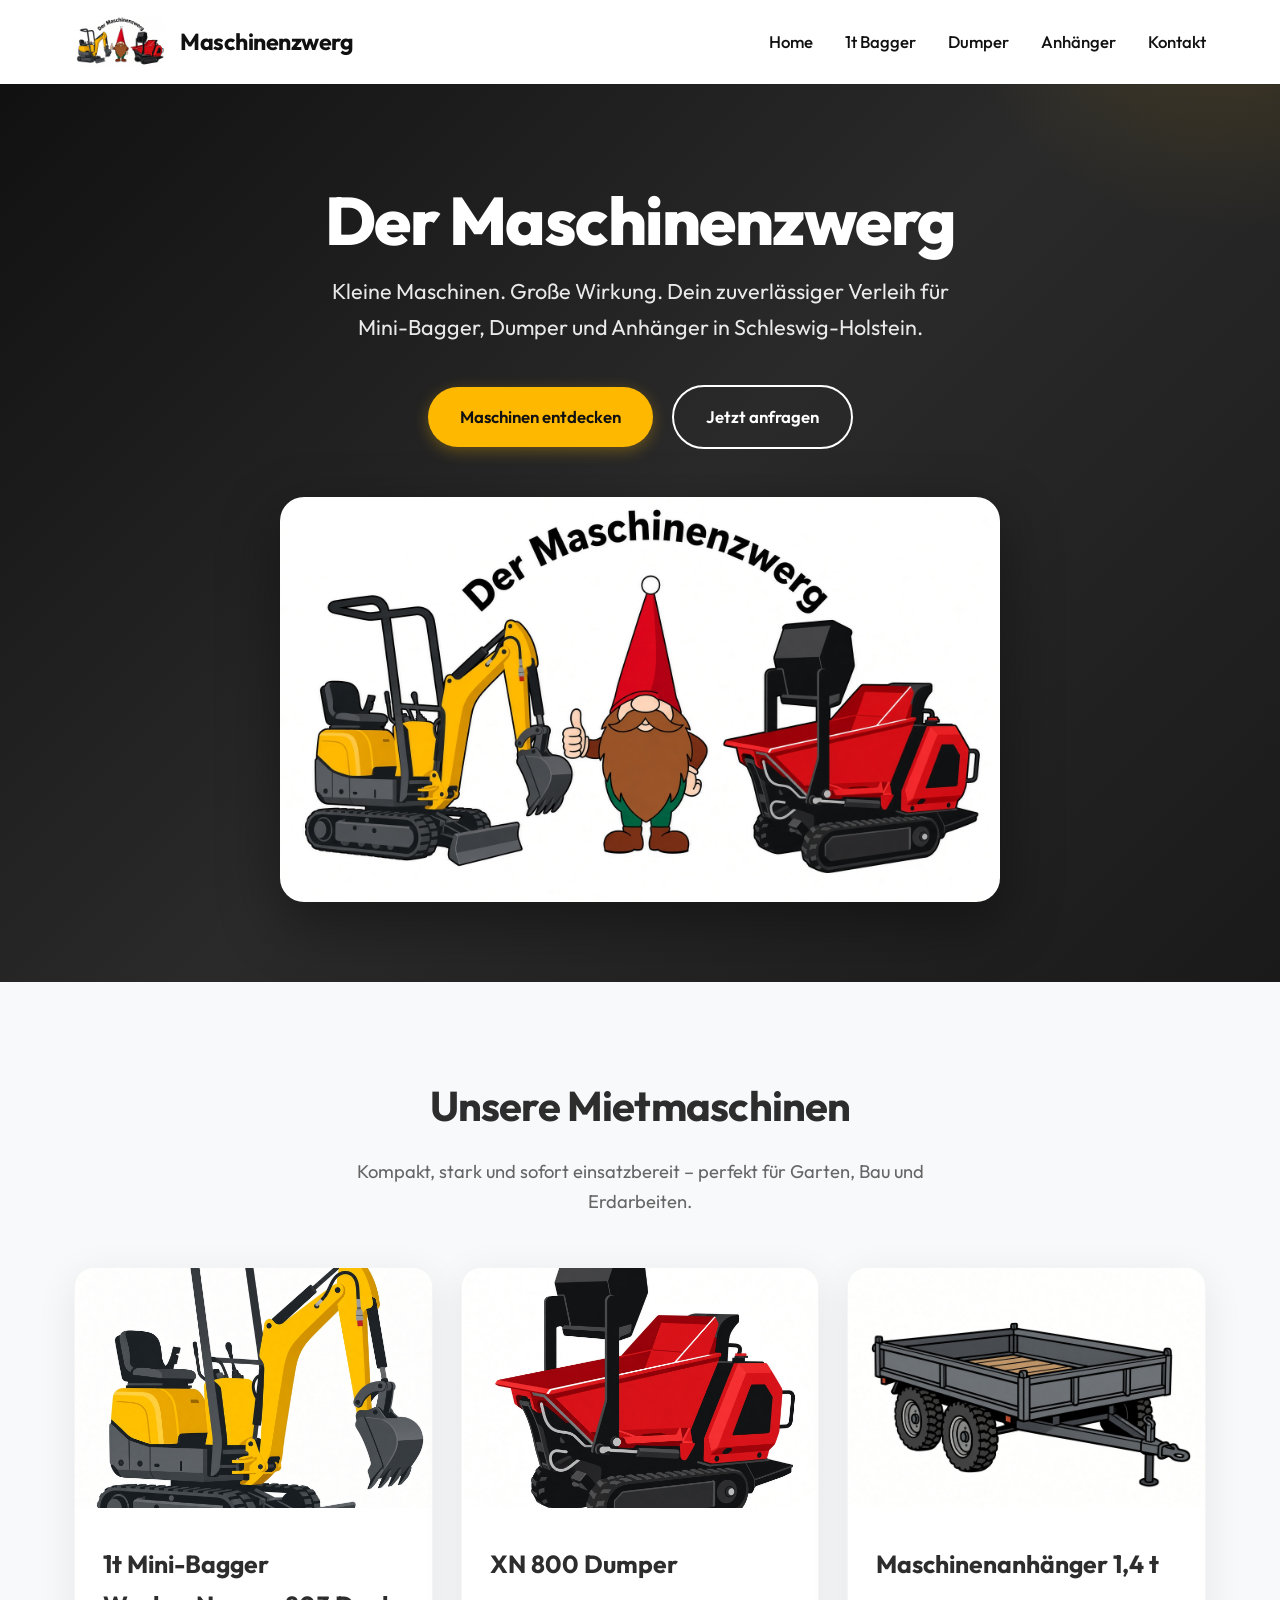
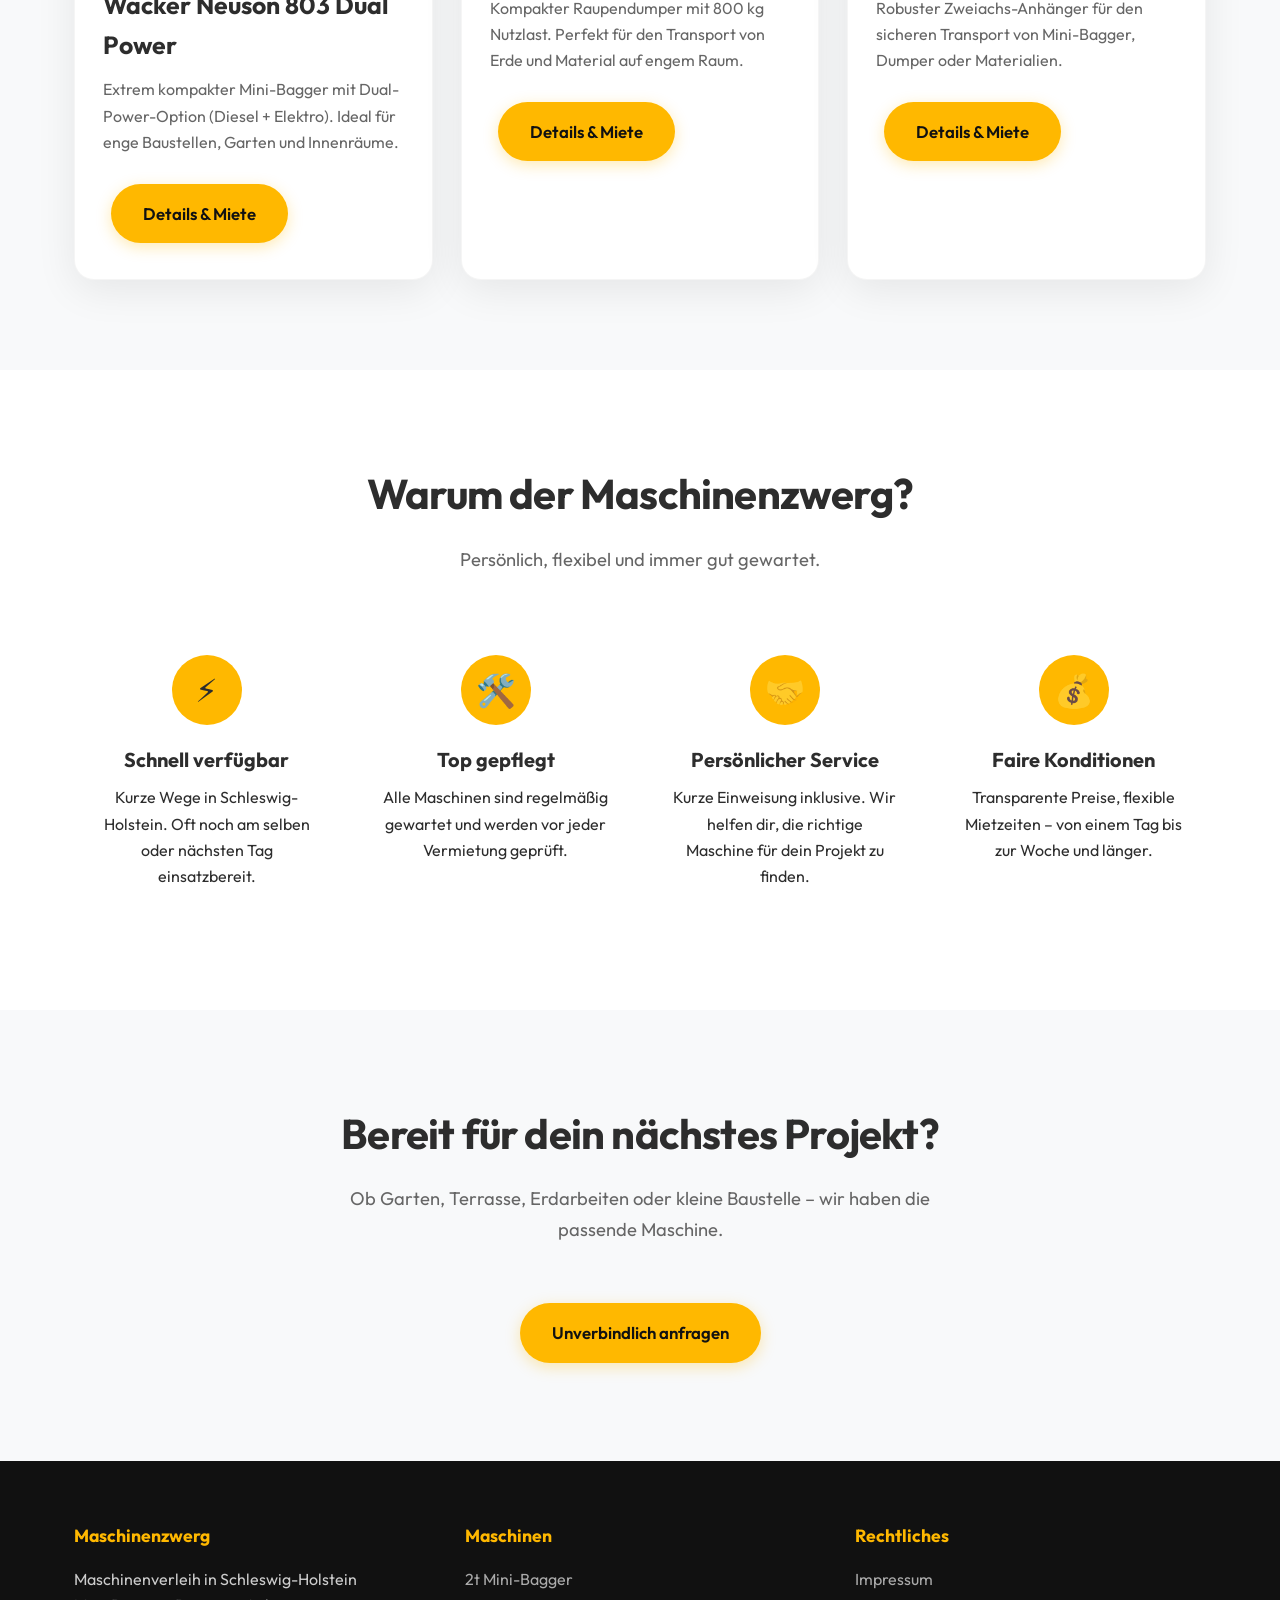
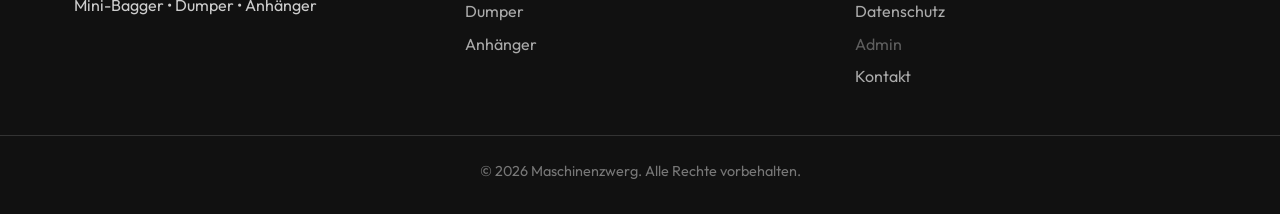
==== index.html @ 91280cce "Maschinenzwerg Website" ====
<!DOCTYPE html>
<html lang="de">
<head>
  <meta charset="UTF-8">
  <meta name="viewport" content="width=device-width, initial-scale=1.0">
  <title>Maschinenzwerg – Maschinenverleih in Schleswig-Holstein</title>
  <link rel="stylesheet" href="style.css">
</head>
<body>
  <header>
    <div class="container">
      <nav>
        <a href="index.html" class="logo">
          <img src="images/logo-full.jpg" alt="Der Maschinenzwerg">
          <span>Maschinenzwerg</span>
        </a>
        <ul id="nav-menu">
          <li><a href="index.html">Home</a></li>
          <li><a href="bagger.html">1t Bagger</a></li>
          <li><a href="dumper.html">Dumper</a></li>
          <li><a href="anhaenger.html">Anhänger</a></li>
          <li><a href="kontakt.html">Kontakt</a></li>
        </ul>
        <button class="mobile-menu" onclick="toggleMenu()">☰</button>
      </nav>
    </div>
  </header>

  <section class="hero">
    <div class="container">
      <h1>Der Maschinenzwerg</h1>
      <p class="subtitle">Kleine Maschinen. Große Wirkung. Dein zuverlässiger Verleih für Mini-Bagger, Dumper und Anhänger in Schleswig-Holstein.</p>
      <div>
        <a href="#maschinen" class="btn">Maschinen entdecken</a>
        <a href="kontakt.html" class="btn btn-outline">Jetzt anfragen</a>
      </div>
      <div class="hero-image">
        <img src="images/logo-full.jpg" alt="Der Maschinenzwerg – Bagger, Zwerg und Dumper">
      </div>
    </div>
  </section>

  <section class="machines" id="maschinen">
    <div class="container">
      <h2 class="section-title">Unsere Mietmaschinen</h2>
      <p class="section-subtitle">Kompakt, stark und sofort einsatzbereit – perfekt für Garten, Bau und Erdarbeiten.</p>
      <div class="grid">
        <div class="card">
          <img src="images/bagger.jpg" alt="Wacker Neuson 803 Dual Power">
          <div class="card-content">
            <h3>1t Mini-Bagger<br>Wacker Neuson 803 Dual Power</h3>
            <p>Extrem kompakter Mini-Bagger mit Dual-Power-Option (Diesel + Elektro). Ideal für enge Baustellen, Garten und Innenräume.</p>
            <a href="bagger.html" class="btn">Details & Miete</a>
          </div>
        </div>
        <div class="card">
          <img src="images/dumper.jpg" alt="XN 800 Raupendumper">
          <div class="card-content">
            <h3>XN 800 Dumper</h3>
            <p>Kompakter Raupendumper mit 800 kg Nutzlast. Perfekt für den Transport von Erde und Material auf engem Raum.</p>
            <a href="dumper.html" class="btn">Details & Miete</a>
          </div>
        </div>
        <div class="card">
          <img src="images/anhaenger.jpg" alt="Maschinenanhänger 1,4t">
          <div class="card-content">
            <h3>Maschinenanhänger 1,4 t</h3>
            <p>Robuster Zweiachs-Anhänger für den sicheren Transport von Mini-Bagger, Dumper oder Materialien.</p>
            <a href="anhaenger.html" class="btn">Details & Miete</a>
          </div>
        </div>
      </div>
    </div>
  </section>

  <section>
    <div class="container">
      <h2 class="section-title">Warum der Maschinenzwerg?</h2>
      <p class="section-subtitle">Persönlich, flexibel und immer gut gewartet.</p>
      <div class="features">
        <div class="feature">
          <div class="feature-icon">⚡</div>
          <h3>Schnell verfügbar</h3>
          <p>Kurze Wege in Schleswig-Holstein. Oft noch am selben oder nächsten Tag einsatzbereit.</p>
        </div>
        <div class="feature">
          <div class="feature-icon">🛠️</div>
          <h3>Top gepflegt</h3>
          <p>Alle Maschinen sind regelmäßig gewartet und werden vor jeder Vermietung geprüft.</p>
        </div>
        <div class="feature">
          <div class="feature-icon">🤝</div>
          <h3>Persönlicher Service</h3>
          <p>Kurze Einweisung inklusive. Wir helfen dir, die richtige Maschine für dein Projekt zu finden.</p>
        </div>
        <div class="feature">
          <div class="feature-icon">💰</div>
          <h3>Faire Konditionen</h3>
          <p>Transparente Preise, flexible Mietzeiten – von einem Tag bis zur Woche und länger.</p>
        </div>
      </div>
    </div>
  </section>

  <section class="machines">
    <div class="container" style="text-align: center;">
      <h2 class="section-title">Bereit für dein nächstes Projekt?</h2>
      <p class="section-subtitle">Ob Garten, Terrasse, Erdarbeiten oder kleine Baustelle – wir haben die passende Maschine.</p>
      <a href="kontakt.html" class="btn">Unverbindlich anfragen</a>
    </div>
  </section>

  <footer>
    <div class="container">
      <div>
        <h4>Maschinenzwerg</h4>
        <p>Maschinenverleih in Schleswig-Holstein<br>Mini-Bagger • Dumper • Anhänger</p>
      </div>
      <div>
        <h4>Maschinen</h4>
        <a href="bagger.html">2t Mini-Bagger</a>
        <a href="dumper.html">Dumper</a>
        <a href="anhaenger.html">Anhänger</a>
      </div>
      <div>
        <h4>Rechtliches</h4>
        <a href="impressum.html">Impressum</a>
        <a href="datenschutz.html">Datenschutz</a>
        <a href="admin.html" style="opacity:0.5;">Admin</a>
        <a href="kontakt.html">Kontakt</a>
      </div>
    </div>
    <div class="copyright">
      <p>&copy; 2026 Maschinenzwerg. Alle Rechte vorbehalten.</p>
    </div>
  </footer>

  <script>
    function toggleMenu() {
      document.getElementById('nav-menu').classList.toggle('active');
    }
  </script>
</body>
</html>
---- style.css ----
/* Maschinenzwerg – Modern & Friendly Design */
@import url('https://fonts.googleapis.com/css2?family=Outfit:wght@300;400;500;600;700;800&display=swap');

:root {
  --yellow: #FFB800;
  --yellow-dark: #E6A500;
  --red: #E53935;
  --black: #111111;
  --dark: #1E1E1E;
  --gray: #F8F9FA;
  --text: #2D2D2D;
  --muted: #666;
  --white: #FFFFFF;
  --shadow: 0 10px 40px rgba(0,0,0,0.08);
  --radius: 20px;
}

* {
  margin: 0;
  padding: 0;
  box-sizing: border-box;
}

html {
  scroll-behavior: smooth;
}

body {
  font-family: 'Outfit', system-ui, -apple-system, sans-serif;
  line-height: 1.65;
  color: var(--text);
  background: var(--white);
}

.container {
  max-width: 1180px;
  margin: 0 auto;
  padding: 0 24px;
}

/* Header */
header {
  background: rgba(255,255,255,0.95);
  backdrop-filter: blur(12px);
  box-shadow: 0 1px 0 rgba(0,0,0,0.06);
  position: sticky;
  top: 0;
  z-index: 1000;
}

nav {
  display: flex;
  justify-content: space-between;
  align-items: center;
  padding: 16px 0;
}

.logo {
  display: flex;
  align-items: center;
  gap: 14px;
  text-decoration: none;
  color: var(--black);
  font-weight: 700;
  font-size: 1.45rem;
  letter-spacing: -0.5px;
}

.logo img {
  height: 52px;
  width: auto;
  border-radius: 12px;
}

nav ul {
  display: flex;
  list-style: none;
  gap: 32px;
  align-items: center;
}

nav a {
  text-decoration: none;
  color: var(--black);
  font-weight: 500;
  font-size: 1.05rem;
  transition: color 0.2s;
  position: relative;
}

nav a:hover {
  color: var(--yellow-dark);
}

nav a::after {
  content: '';
  position: absolute;
  bottom: -6px;
  left: 0;
  width: 0;
  height: 2px;
  background: var(--yellow);
  transition: width 0.3s;
}

nav a:hover::after {
  width: 100%;
}

.mobile-menu {
  display: none;
  font-size: 1.8rem;
  cursor: pointer;
  background: none;
  border: none;
}

/* Hero */
.hero {
  background: linear-gradient(135deg, #111 0%, #2a2a2a 50%, #1a1a1a 100%);
  color: white;
  padding: 100px 0 80px;
  text-align: center;
  position: relative;
  overflow: hidden;
}

.hero::before {
  content: '';
  position: absolute;
  top: -50%;
  right: -20%;
  width: 600px;
  height: 600px;
  background: radial-gradient(circle, rgba(255,184,0,0.15) 0%, transparent 70%);
  border-radius: 50%;
}

.hero h1 {
  font-size: 4.2rem;
  font-weight: 800;
  letter-spacing: -1.5px;
  margin-bottom: 16px;
  line-height: 1.1;
}

.hero .subtitle {
  font-size: 1.35rem;
  font-weight: 400;
  opacity: 0.9;
  max-width: 640px;
  margin: 0 auto 32px;
}

.hero-image {
  max-width: 720px;
  margin: 40px auto 0;
  border-radius: 24px;
  box-shadow: 0 20px 60px rgba(0,0,0,0.4);
  overflow: hidden;
}

.hero-image img {
  width: 100%;
  display: block;
}

.btn {
  display: inline-block;
  background: var(--yellow);
  color: var(--black);
  padding: 16px 32px;
  border-radius: 50px;
  text-decoration: none;
  font-weight: 600;
  font-size: 1.05rem;
  transition: all 0.25s ease;
  margin: 8px;
  box-shadow: 0 4px 15px rgba(255,184,0,0.3);
}

.btn:hover {
  transform: translateY(-3px);
  box-shadow: 0 8px 25px rgba(255,184,0,0.45);
  background: #ffc21a;
}

.btn-outline {
  background: transparent;
  color: white;
  border: 2px solid white;
  box-shadow: none;
}

.btn-outline:hover {
  background: white;
  color: var(--black);
}

/* Sections */
section {
  padding: 90px 0;
}

.section-title {
  text-align: center;
  font-size: 2.6rem;
  font-weight: 700;
  margin-bottom: 16px;
  letter-spacing: -0.8px;
}

.section-subtitle {
  text-align: center;
  color: var(--muted);
  font-size: 1.15rem;
  max-width: 600px;
  margin: 0 auto 50px;
}

/* Machine Cards */
.machines {
  background: var(--gray);
}

.grid {
  display: grid;
  grid-template-columns: repeat(auto-fit, minmax(340px, 1fr));
  gap: 28px;
}

.card {
  background: white;
  border-radius: var(--radius);
  overflow: hidden;
  box-shadow: var(--shadow);
  transition: all 0.35s ease;
  border: 1px solid rgba(0,0,0,0.04);
}

.card:hover {
  transform: translateY(-12px);
  box-shadow: 0 20px 50px rgba(0,0,0,0.12);
}

.card img {
  width: 100%;
  height: 240px;
  object-fit: cover;
  background: #f0f0f0;
  transition: transform 0.4s;
}

.card:hover img {
  transform: scale(1.05);
}

.card-content {
  padding: 28px;
}

.card h3 {
  font-size: 1.55rem;
  font-weight: 700;
  margin-bottom: 10px;
}

.card p {
  color: var(--muted);
  margin-bottom: 20px;
}

/* Features */
.features {
  display: grid;
  grid-template-columns: repeat(auto-fit, minmax(260px, 1fr));
  gap: 24px;
  margin-top: 20px;
}

.feature {
  text-align: center;
  padding: 30px 20px;
}

.feature-icon {
  width: 70px;
  height: 70px;
  background: var(--yellow);
  border-radius: 50%;
  display: flex;
  align-items: center;
  justify-content: center;
  margin: 0 auto 18px;
  font-size: 2rem;
}

.feature h3 {
  font-size: 1.25rem;
  margin-bottom: 8px;
}

/* Page styles */
.page-hero {
  background: linear-gradient(135deg, var(--dark), #333);
  color: white;
  padding: 70px 0;
  text-align: center;
}

.page-hero h1 {
  font-size: 3.2rem;
  font-weight: 800;
  letter-spacing: -1px;
}

.page-content {
  padding: 70px 0;
}

.specs {
  background: var(--gray);
  padding: 32px;
  border-radius: var(--radius);
  margin: 32px 0;
}

.specs h3 {
  margin-bottom: 16px;
  font-size: 1.4rem;
}

.specs ul {
  list-style: none;
}

.specs li {
  padding: 10px 0;
  border-bottom: 1px solid #e5e5e5;
  display: flex;
  justify-content: space-between;
}

.specs li:last-child {
  border-bottom: none;
}

.specs strong {
  color: var(--black);
}

/* Footer */
footer {
  background: var(--black);
  color: #ccc;
  padding: 60px 0 30px;
}

footer .container {
  display: grid;
  grid-template-columns: repeat(auto-fit, minmax(220px, 1fr));
  gap: 40px;
}

footer h4 {
  color: var(--yellow);
  margin-bottom: 16px;
  font-size: 1.1rem;
}

footer a {
  color: #aaa;
  text-decoration: none;
  display: block;
  margin: 6px 0;
  transition: color 0.2s;
}

footer a:hover {
  color: var(--yellow);
}

.copyright {
  text-align: center;
  margin-top: 40px;
  padding-top: 24px;
  border-top: 1px solid #333;
  font-size: 0.9rem;
  color: #777;
}

/* Form */
.form-group {
  margin-bottom: 22px;
}

label {
  display: block;
  margin-bottom: 6px;
  font-weight: 500;
}

input, textarea, select {
  width: 100%;
  padding: 14px 16px;
  border: 1.5px solid #e0e0e0;
  border-radius: 12px;
  font-size: 1rem;
  font-family: inherit;
  transition: border 0.2s;
}

input:focus, textarea:focus, select:focus {
  outline: none;
  border-color: var(--yellow);
}

textarea {
  height: 130px;
  resize: vertical;
}

button[type="submit"] {
  background: var(--yellow);
  color: var(--black);
  border: none;
  padding: 16px 36px;
  border-radius: 50px;
  font-weight: 600;
  font-size: 1.05rem;
  cursor: pointer;
  transition: all 0.2s;
}

button[type="submit"]:hover {
  background: var(--yellow-dark);
  transform: translateY(-2px);
}

/* Responsive */
@media (max-width: 768px) {
  nav ul {
    display: none;
    flex-direction: column;
    position: absolute;
    top: 84px;
    left: 0;
    right: 0;
    background: white;
    padding: 20px;
    box-shadow: 0 10px 30px rgba(0,0,0,0.1);
    gap: 16px;
  }

  nav ul.active {
    display: flex;
  }

  .mobile-menu {
    display: block;
  }

  .hero h1 {
    font-size: 2.8rem;
  }

  .hero {
    padding: 70px 0 50px;
  }

  .logo img {
    height: 42px;
  }

  .section-title {
    font-size: 2.1rem;
  }
}

/* Calendar */
.calendar-wrap {
  background: white;
  border-radius: 20px;
  box-shadow: var(--shadow);
  padding: 24px;
  margin: 40px 0;
  max-width: 420px;
}
.cal-header {
  display: flex;
  justify-content: space-between;
  align-items: center;
  margin-bottom: 16px;
}
.cal-header button {
  background: var(--yellow);
  border: none;
  width: 36px;
  height: 36px;
  border-radius: 50%;
  font-size: 1.2rem;
  cursor: pointer;
}
.cal-grid {
  display: grid;
  grid-template-columns: repeat(7, 1fr);
  gap: 4px;
  text-align: center;
}
.cal-day-name {
  font-weight: 600;
  font-size: 0.85rem;
  color: var(--muted);
  padding: 8px 0;
}
.cal-day {
  padding: 10px 0;
  border-radius: 8px;
  cursor: pointer;
  font-size: 0.95rem;
}
.cal-day:hover:not(.occupied):not(.past) {
  background: #fff3cd;
}
.cal-day.occupied {
  background: #f8d7da;
  color: #721c24;
  cursor: not-allowed;
  text-decoration: line-through;
}
.cal-day.selected {
  background: var(--yellow);
  color: black;
  font-weight: 600;
}
.cal-day.past {
  color: #ccc;
  cursor: not-allowed;
}
.price-box {
  margin-top: 20px;
  padding: 16px;
  background: var(--gray);
  border-radius: 12px;
  font-weight: 500;
}
.coming-soon {
  background: #fff3cd;
  color: #856404;
  padding: 20px;
  border-radius: 12px;
  text-align: center;
  margin: 30px 0;
  font-weight: 600;
}
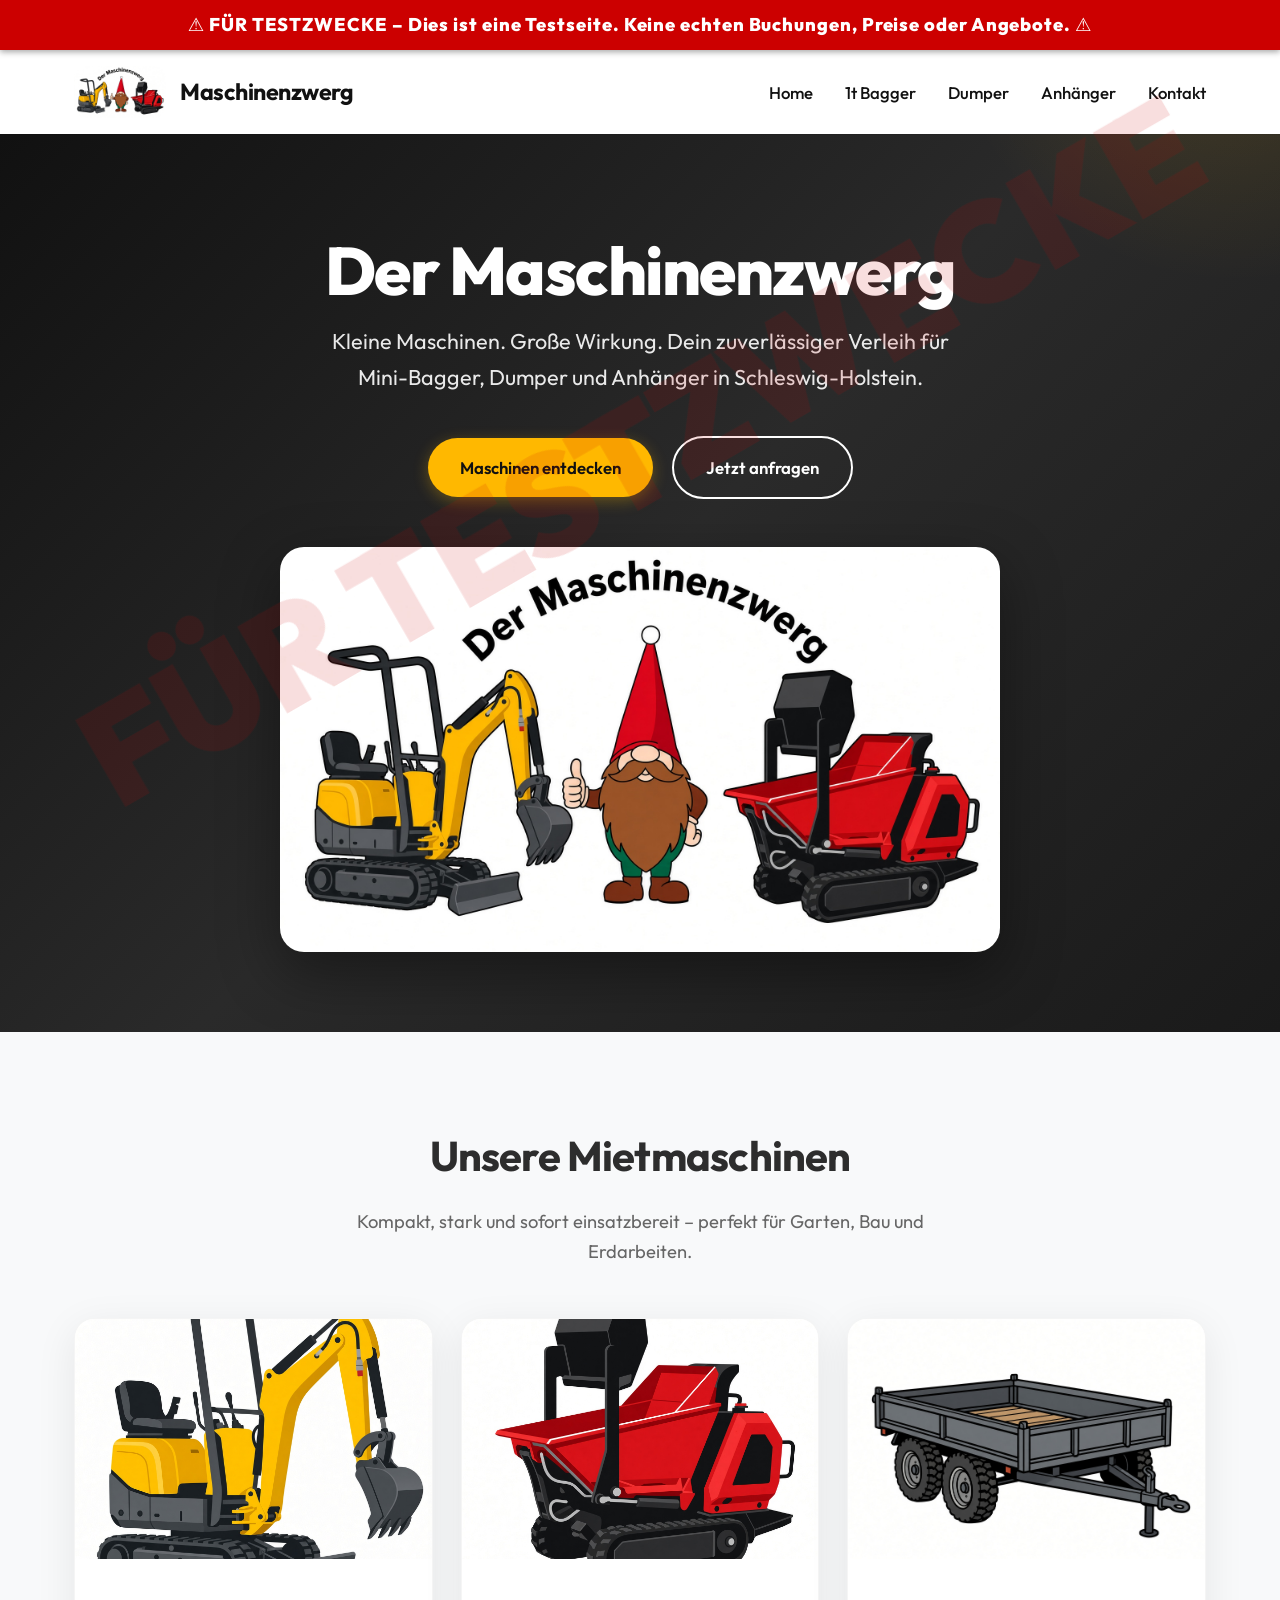
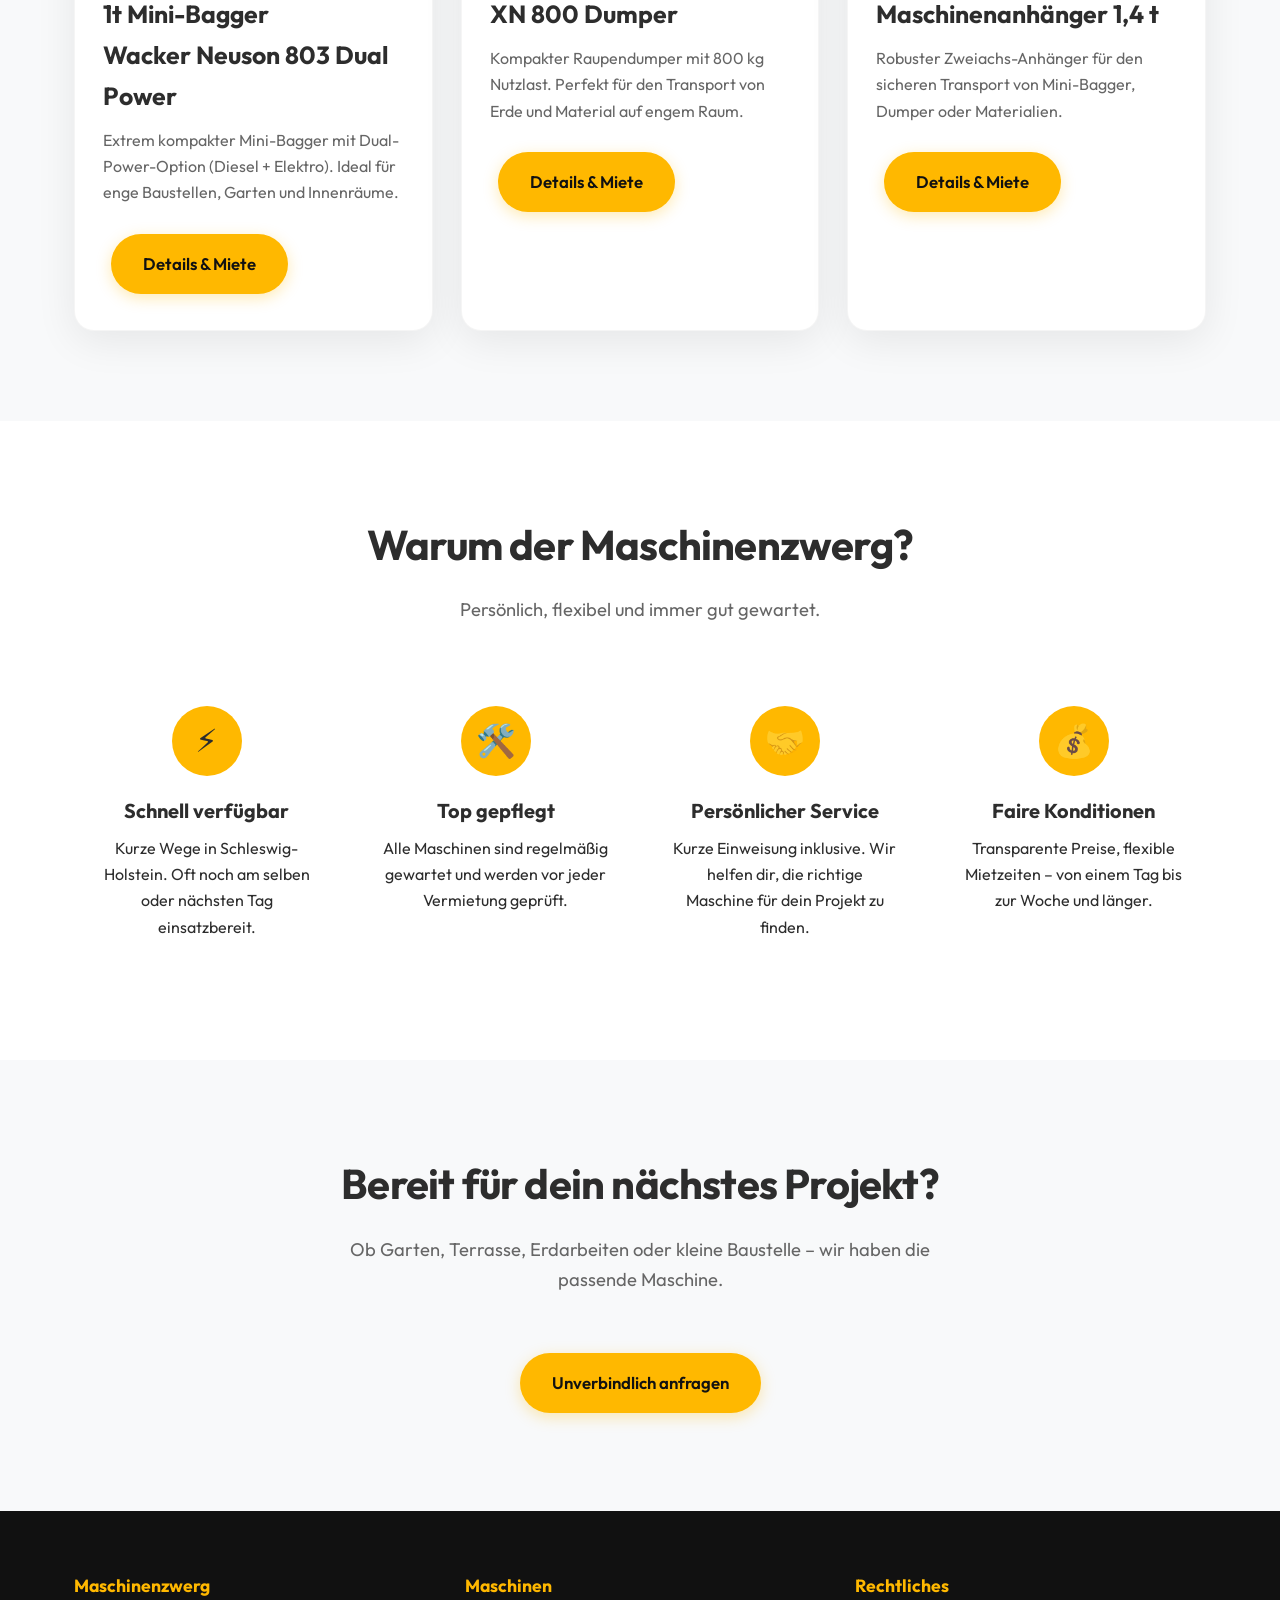
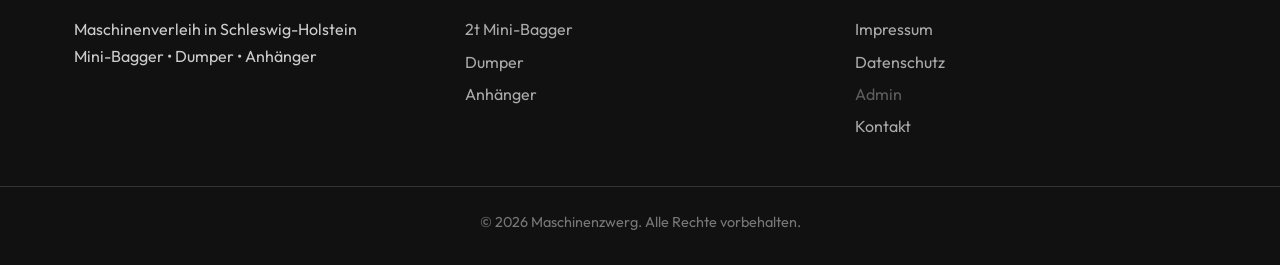
==== commit b329add2: "Hinweis FÜR TESTZWECKE auf allen Seiten" ====
--- a/index.html
+++ b/index.html
@@ -1,12 +1,15 @@
 <!DOCTYPE html>
 <html lang="de">
 <head>
+  <meta name="robots" content="noindex, nofollow">
   <meta charset="UTF-8">
   <meta name="viewport" content="width=device-width, initial-scale=1.0">
-  <title>Maschinenzwerg – Maschinenverleih in Schleswig-Holstein</title>
+  <title>[FÜR TESTZWECKE] Maschinenzwerg – Maschinenverleih in Schleswig-Holstein</title>
   <link rel="stylesheet" href="style.css">
 </head>
 <body>
+<div class="testbanner" role="alert">⚠ FÜR TESTZWECKE – Dies ist eine Testseite. Keine echten Buchungen, Preise oder Angebote. ⚠</div>
+<div class="testwatermark" aria-hidden="true">FÜR TESTZWECKE</div>
   <header>
     <div class="container">
       <nav>
--- a/style.css
+++ b/style.css
@@ -553,3 +553,7 @@
   margin: 30px 0;
   font-weight: 600;
 }
+
+/* Hinweis: Testseite */
+.testbanner{position:sticky;top:0;z-index:10000;background:#c00;color:#fff;text-align:center;font-weight:800;font-size:1.15rem;letter-spacing:.05em;padding:10px 12px;box-shadow:0 2px 6px rgba(0,0,0,.35);}
+.testwatermark{position:fixed;top:50%;left:50%;transform:translate(-50%,-50%) rotate(-30deg);z-index:9999;pointer-events:none;font-size:clamp(3rem,11vw,9rem);font-weight:900;color:rgba(200,0,0,.13);white-space:nowrap;user-select:none;}
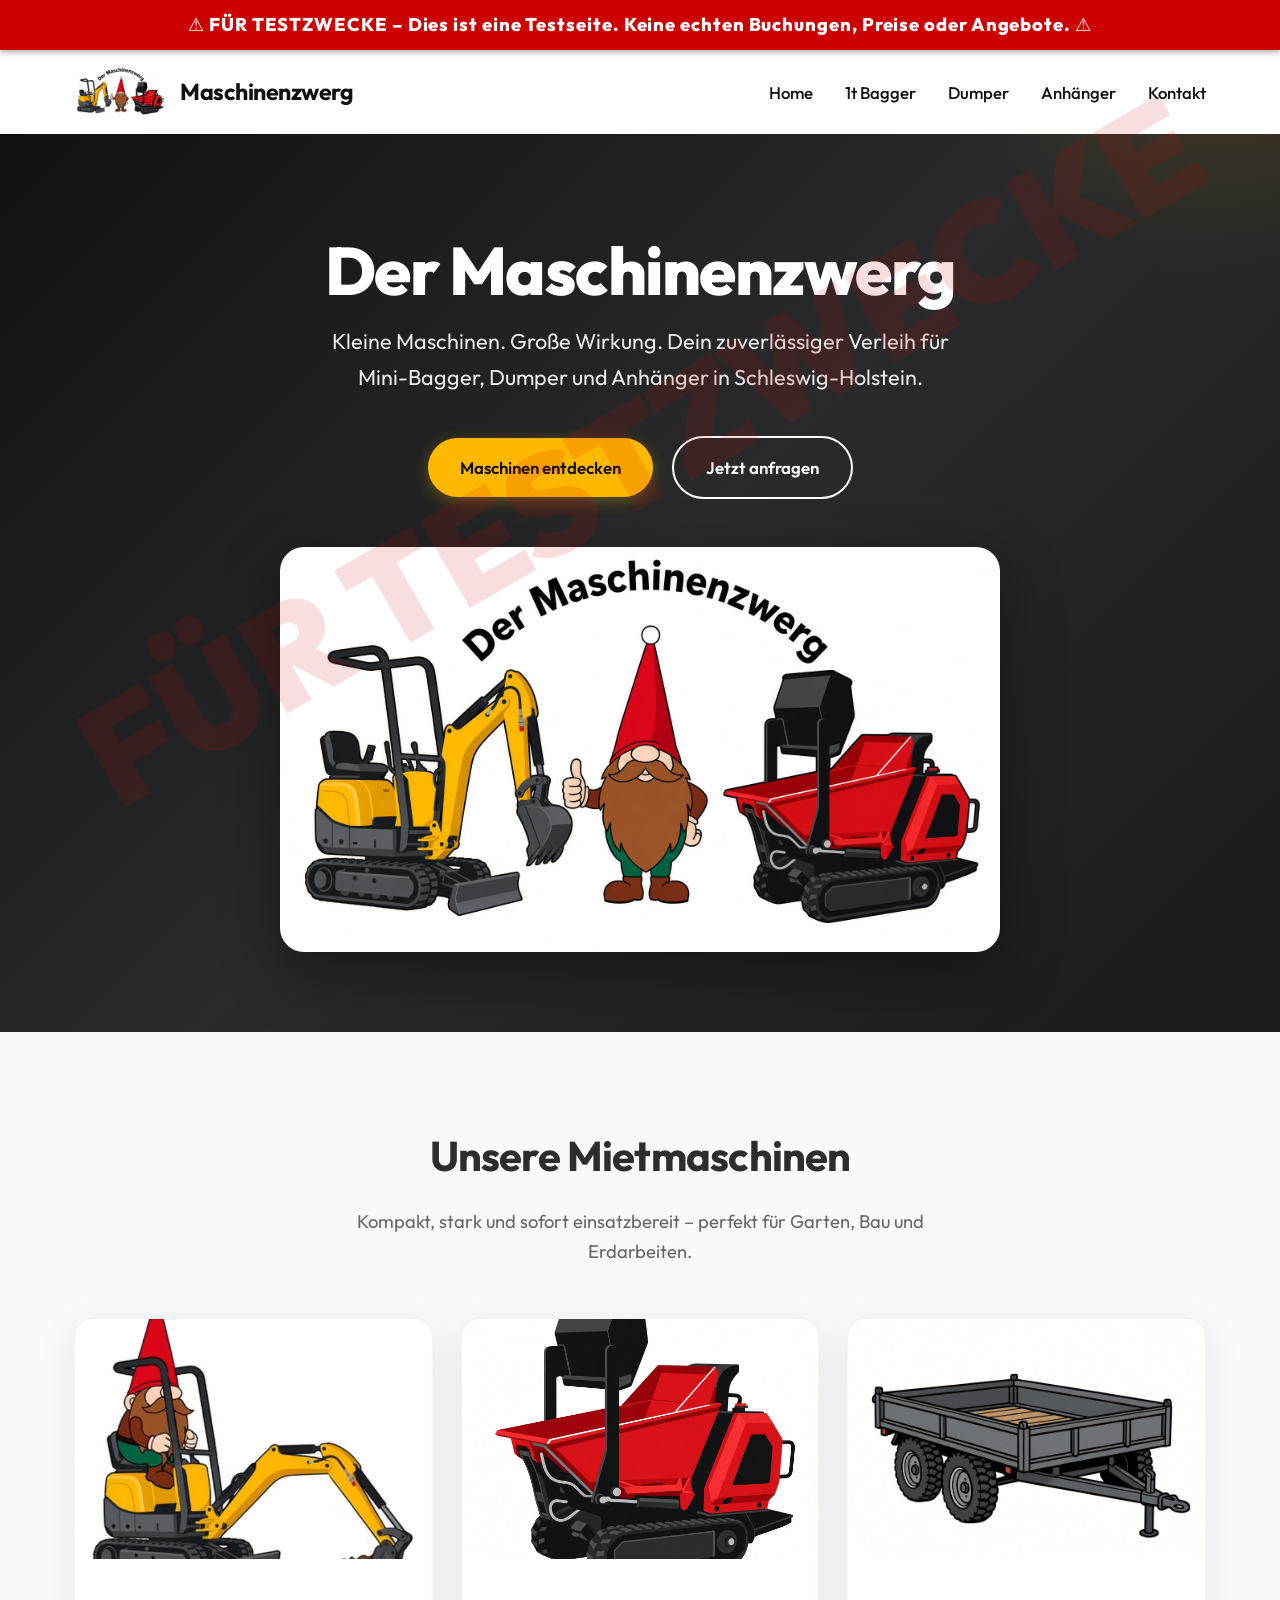
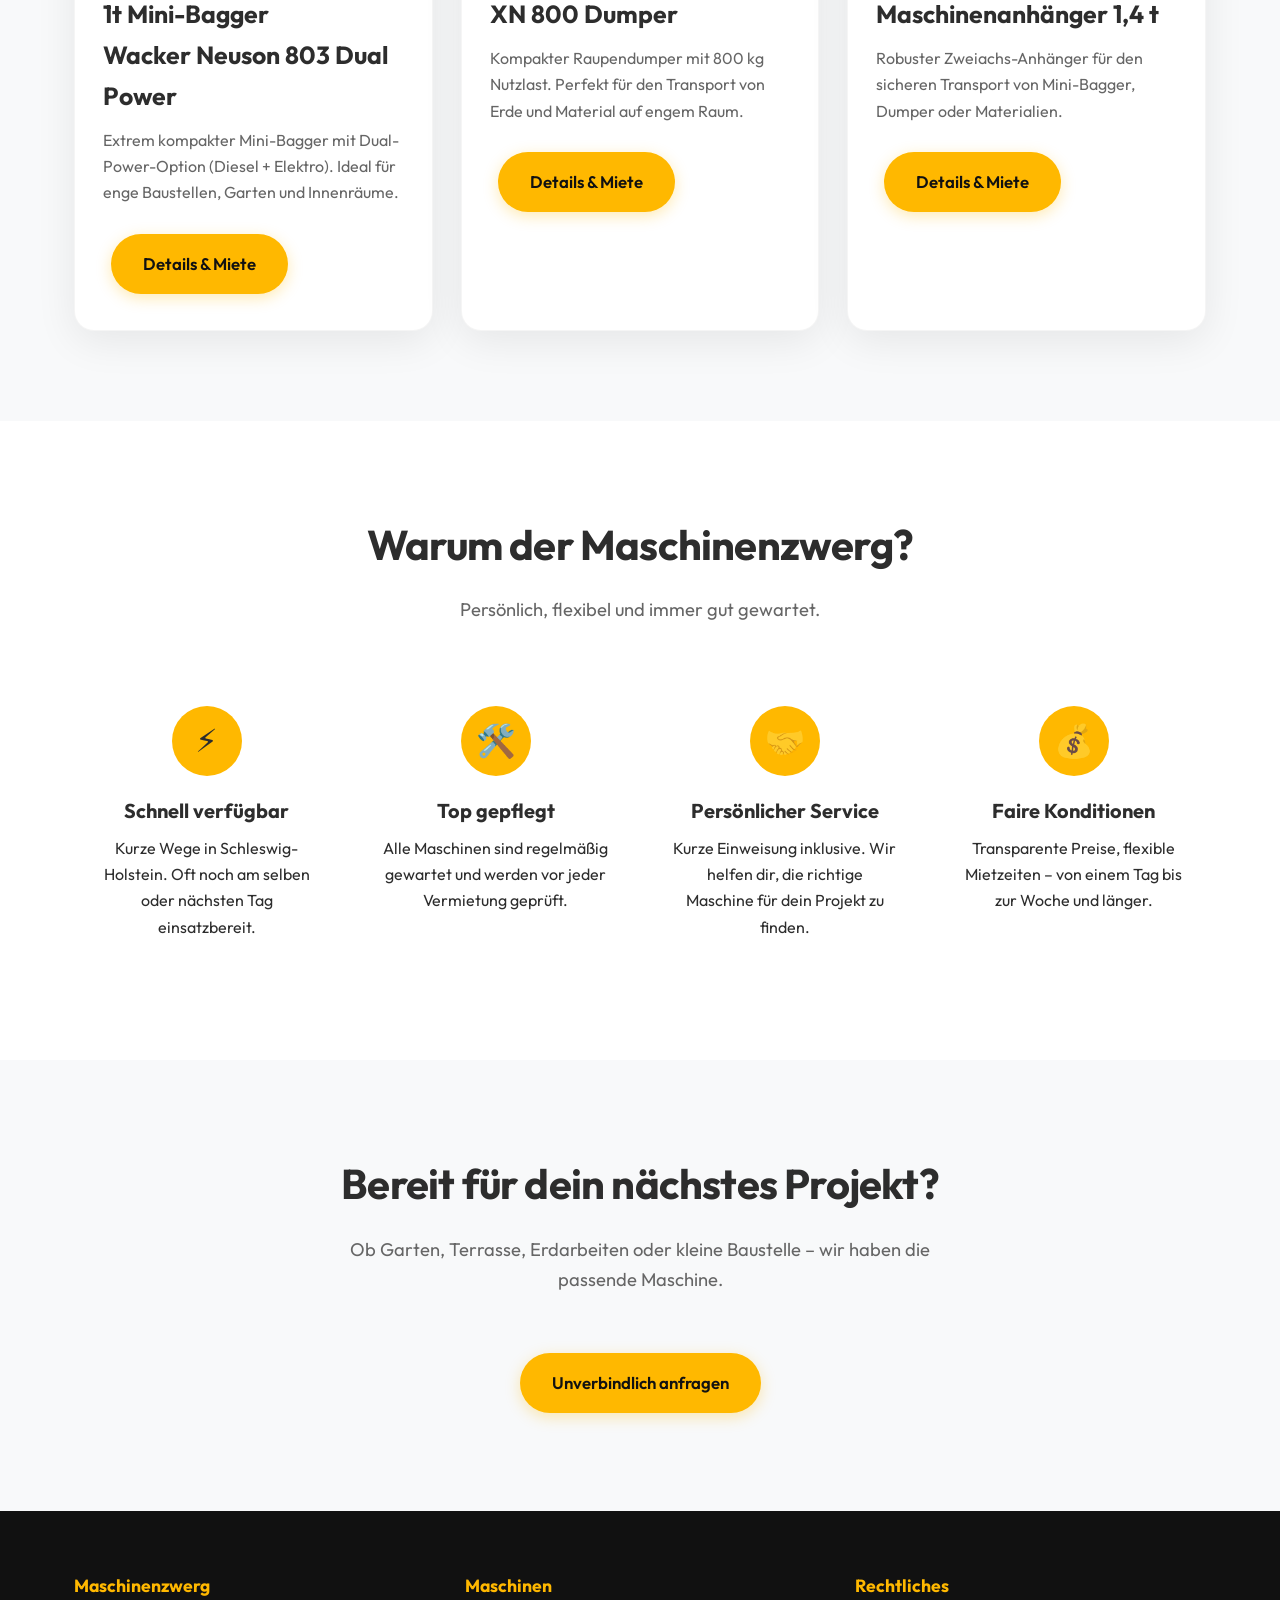
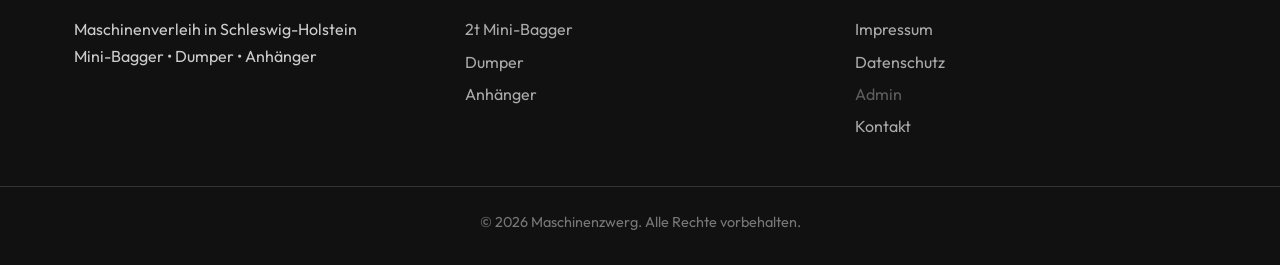
==== commit 12f9612a: "Neue Version der Website (weiterhin FÜR TESTZWECKE)" ====
--- a/index.html
+++ b/index.html
@@ -49,7 +49,7 @@
       <p class="section-subtitle">Kompakt, stark und sofort einsatzbereit – perfekt für Garten, Bau und Erdarbeiten.</p>
       <div class="grid">
         <div class="card">
-          <img src="images/bagger.jpg" alt="Wacker Neuson 803 Dual Power">
+          <img src="images/gnome-bagger.png" alt="Wacker Neuson 803 Dual Power mit Zwerg">
           <div class="card-content">
             <h3>1t Mini-Bagger<br>Wacker Neuson 803 Dual Power</h3>
             <p>Extrem kompakter Mini-Bagger mit Dual-Power-Option (Diesel + Elektro). Ideal für enge Baustellen, Garten und Innenräume.</p>
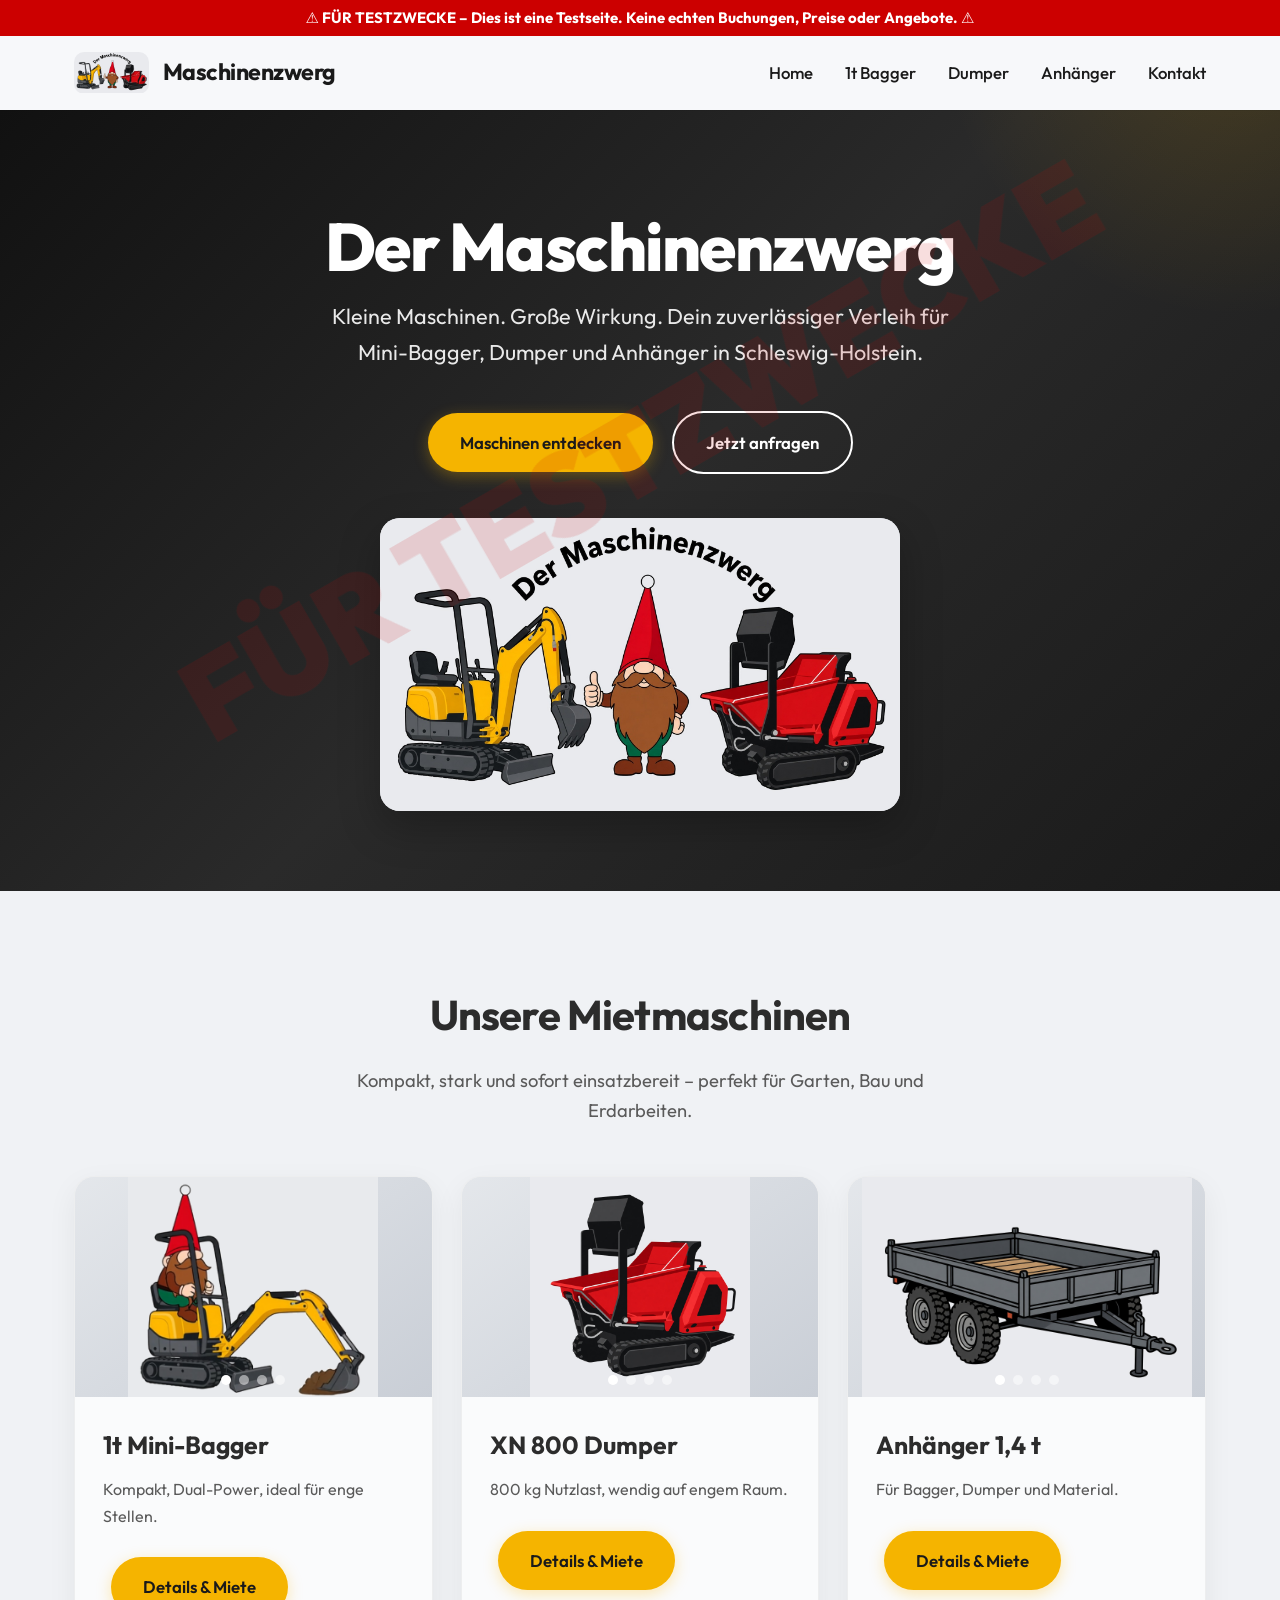
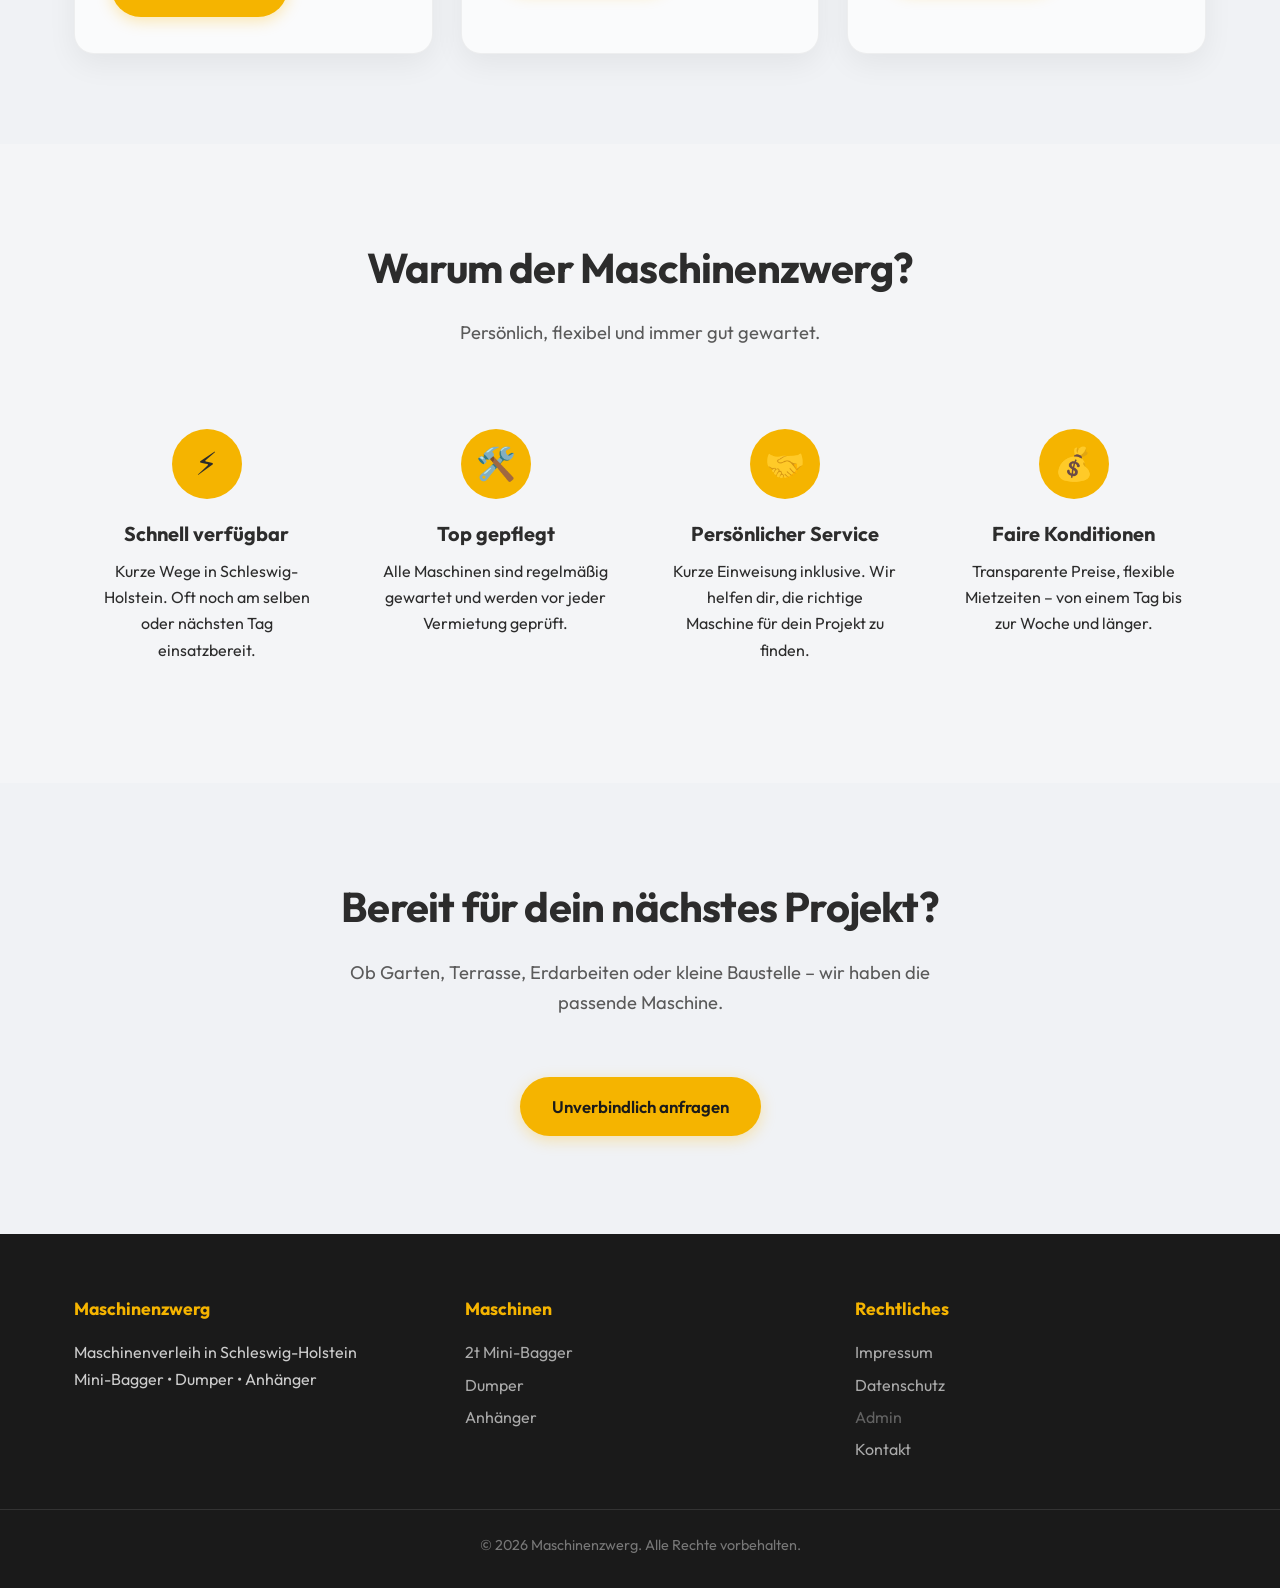
==== commit 12dc511d: "Neue Version: Slider, weichere Farben, Mobiloptimierung (Testseite)" ====
--- a/index.html
+++ b/index.html
@@ -1,7 +1,7 @@
 <!DOCTYPE html>
 <html lang="de">
 <head>
-  <meta name="robots" content="noindex, nofollow">
+<meta name="robots" content="noindex, nofollow">
   <meta charset="UTF-8">
   <meta name="viewport" content="width=device-width, initial-scale=1.0">
   <title>[FÜR TESTZWECKE] Maschinenzwerg – Maschinenverleih in Schleswig-Holstein</title>
@@ -49,26 +49,26 @@
       <p class="section-subtitle">Kompakt, stark und sofort einsatzbereit – perfekt für Garten, Bau und Erdarbeiten.</p>
       <div class="grid">
         <div class="card">
-          <img src="images/gnome-bagger.png" alt="Wacker Neuson 803 Dual Power mit Zwerg">
+          <div id="bagger-card-slider"></div>
           <div class="card-content">
-            <h3>1t Mini-Bagger<br>Wacker Neuson 803 Dual Power</h3>
-            <p>Extrem kompakter Mini-Bagger mit Dual-Power-Option (Diesel + Elektro). Ideal für enge Baustellen, Garten und Innenräume.</p>
+            <h3>1t Mini-Bagger</h3>
+            <p>Kompakt, Dual-Power, ideal für enge Stellen.</p>
             <a href="bagger.html" class="btn">Details & Miete</a>
           </div>
         </div>
         <div class="card">
-          <img src="images/dumper.jpg" alt="XN 800 Raupendumper">
+          <div id="dumper-card-slider"></div>
           <div class="card-content">
             <h3>XN 800 Dumper</h3>
-            <p>Kompakter Raupendumper mit 800 kg Nutzlast. Perfekt für den Transport von Erde und Material auf engem Raum.</p>
+            <p>800 kg Nutzlast, wendig auf engem Raum.</p>
             <a href="dumper.html" class="btn">Details & Miete</a>
           </div>
         </div>
         <div class="card">
-          <img src="images/anhaenger.jpg" alt="Maschinenanhänger 1,4t">
+          <div id="anhaenger-card-slider"></div>
           <div class="card-content">
-            <h3>Maschinenanhänger 1,4 t</h3>
-            <p>Robuster Zweiachs-Anhänger für den sicheren Transport von Mini-Bagger, Dumper oder Materialien.</p>
+            <h3>Anhänger 1,4 t</h3>
+            <p>Für Bagger, Dumper und Material.</p>
             <a href="anhaenger.html" class="btn">Details & Miete</a>
           </div>
         </div>
@@ -138,10 +138,29 @@
     </div>
   </footer>
 
+  <script src="slider.js"></script>
   <script>
     function toggleMenu() {
       document.getElementById('nav-menu').classList.toggle('active');
     }
+    initSlider('bagger-card-slider', [
+      'images/gnome-bagger.png',
+      'images/placeholders/bagger1.jpg',
+      'images/placeholders/bagger2.jpg',
+      'images/placeholders/bagger3.jpg'
+    ]);
+    initSlider('dumper-card-slider', [
+      'images/dumper.jpg',
+      'images/placeholders/dumper1.jpg',
+      'images/placeholders/dumper2.jpg',
+      'images/placeholders/dumper3.jpg'
+    ]);
+    initSlider('anhaenger-card-slider', [
+      'images/anhaenger.jpg',
+      'images/placeholders/anhaenger1.jpg',
+      'images/placeholders/anhaenger2.jpg',
+      'images/placeholders/anhaenger3.jpg'
+    ]);
   </script>
 </body>
 </html>
--- a/style.css
+++ b/style.css
@@ -2,16 +2,17 @@
 @import url('https://fonts.googleapis.com/css2?family=Outfit:wght@300;400;500;600;700;800&display=swap');
 
 :root {
-  --yellow: #FFB800;
-  --yellow-dark: #E6A500;
-  --red: #E53935;
-  --black: #111111;
-  --dark: #1E1E1E;
-  --gray: #F8F9FA;
-  --text: #2D2D2D;
-  --muted: #666;
-  --white: #FFFFFF;
-  --shadow: 0 10px 40px rgba(0,0,0,0.08);
+  --yellow: #F5B400;
+  --yellow-dark: #D9A000;
+  --red: #D32F2F;
+  --black: #1A1A1A;
+  --dark: #252525;
+  --gray: #F0F2F5;
+  --text: #2C2C2C;
+  --muted: #5A5A5A;
+  --white: #F7F8FA;
+  --bg: #F4F5F7;
+  --shadow: 0 10px 30px rgba(0,0,0,0.06);
   --radius: 20px;
 }
 
@@ -29,7 +30,7 @@
   font-family: 'Outfit', system-ui, -apple-system, sans-serif;
   line-height: 1.65;
   color: var(--text);
-  background: var(--white);
+  background: var(--bg);
 }
 
 .container {
@@ -40,9 +41,9 @@
 
 /* Header */
 header {
-  background: rgba(255,255,255,0.95);
+  background: rgba(247,248,250,0.95);
   backdrop-filter: blur(12px);
-  box-shadow: 0 1px 0 rgba(0,0,0,0.06);
+  box-shadow: 0 1px 0 rgba(0,0,0,0.05);
   position: sticky;
   top: 0;
   z-index: 1000;
@@ -67,9 +68,10 @@
 }
 
 .logo img {
-  height: 52px;
+  height: 42px;
   width: auto;
-  border-radius: 12px;
+  border-radius: 10px;
+  object-fit: contain;
 }
 
 nav ul {
@@ -153,16 +155,59 @@
 }
 
 .hero-image {
-  max-width: 720px;
-  margin: 40px auto 0;
-  border-radius: 24px;
-  box-shadow: 0 20px 60px rgba(0,0,0,0.4);
+  max-width: 520px;
+  margin: 36px auto 0;
+  border-radius: 20px;
+  box-shadow: 0 16px 40px rgba(0,0,0,0.25);
   overflow: hidden;
-}
-
+  background: linear-gradient(145deg, #E4E7EB 0%, #C9CED6 100%);
+}
 .hero-image img {
   width: 100%;
+  height: auto;
   display: block;
+  object-fit: contain;
+}
+
+/* Image Slider */
+.slider {
+  position: relative;
+  width: 100%;
+  height: 340px;
+  border-radius: 20px;
+  overflow: hidden;
+  box-shadow: var(--shadow);
+  background: linear-gradient(145deg, #E4E7EB 0%, #C9CED6 100%);
+}
+.slider img {
+  position: absolute;
+  top: 0; left: 0;
+  width: 100%;
+  height: 100%;
+  object-fit: cover;
+  opacity: 0;
+  transition: opacity 0.6s ease;
+}
+.slider img.active {
+  opacity: 1;
+}
+.slider-dots {
+  position: absolute;
+  bottom: 12px;
+  left: 50%;
+  transform: translateX(-50%);
+  display: flex;
+  gap: 8px;
+}
+.slider-dots span {
+  width: 10px;
+  height: 10px;
+  border-radius: 50%;
+  background: rgba(255,255,255,0.5);
+  cursor: pointer;
+}
+.slider-dots span.active {
+  background: white;
 }
 
 .btn {
@@ -230,12 +275,12 @@
 }
 
 .card {
-  background: white;
+  background: #FAFBFC;
   border-radius: var(--radius);
   overflow: hidden;
   box-shadow: var(--shadow);
   transition: all 0.35s ease;
-  border: 1px solid rgba(0,0,0,0.04);
+  border: 1px solid rgba(0,0,0,0.05);
 }
 
 .card:hover {
@@ -243,12 +288,16 @@
   box-shadow: 0 20px 50px rgba(0,0,0,0.12);
 }
 
-.card img {
-  width: 100%;
-  height: 240px;
-  object-fit: cover;
-  background: #f0f0f0;
-  transition: transform 0.4s;
+.card .slider {
+  height: 220px;
+  border-radius: 0;
+  box-shadow: none;
+  position: relative;
+  overflow: hidden;
+}
+.card .slider img {
+  object-fit: contain;
+  background: linear-gradient(145deg, #E4E7EB 0%, #C9CED6 100%);
 }
 
 .card:hover img {
@@ -439,47 +488,45 @@
 
 /* Responsive */
 @media (max-width: 768px) {
+  .grid {
+    grid-template-columns: 1fr;
+    gap: 20px;
+  }
+  .card .slider {
+    height: 200px;
+  }
+  .hero h1 {
+    font-size: 2.4rem;
+  }
+  .section-title {
+    font-size: 1.9rem;
+  }
   nav ul {
     display: none;
     flex-direction: column;
     position: absolute;
-    top: 84px;
+    top: 70px;
     left: 0;
     right: 0;
-    background: white;
-    padding: 20px;
-    box-shadow: 0 10px 30px rgba(0,0,0,0.1);
-    gap: 16px;
-  }
-
+    background: #FAFBFC;
+    padding: 16px;
+    box-shadow: 0 8px 24px rgba(0,0,0,0.1);
+    gap: 12px;
+  }
   nav ul.active {
     display: flex;
   }
-
   .mobile-menu {
     display: block;
   }
-
-  .hero h1 {
-    font-size: 2.8rem;
-  }
-
-  .hero {
-    padding: 70px 0 50px;
-  }
-
   .logo img {
-    height: 42px;
-  }
-
-  .section-title {
-    font-size: 2.1rem;
+    height: 36px;
   }
 }
 
 /* Calendar */
 .calendar-wrap {
-  background: white;
+  background: #FAFBFC;
   border-radius: 20px;
   box-shadow: var(--shadow);
   padding: 24px;
@@ -554,6 +601,6 @@
   font-weight: 600;
 }
 
-/* Hinweis: Testseite */
-.testbanner{position:sticky;top:0;z-index:10000;background:#c00;color:#fff;text-align:center;font-weight:800;font-size:1.15rem;letter-spacing:.05em;padding:10px 12px;box-shadow:0 2px 6px rgba(0,0,0,.35);}
-.testwatermark{position:fixed;top:50%;left:50%;transform:translate(-50%,-50%) rotate(-30deg);z-index:9999;pointer-events:none;font-size:clamp(3rem,11vw,9rem);font-weight:900;color:rgba(200,0,0,.13);white-space:nowrap;user-select:none;}
+/* Testhinweis */
+.testbanner{position:sticky;top:0;z-index:10000;background:#c00;color:#fff;font-weight:bold;text-align:center;padding:8px 12px;font-size:15px;line-height:1.3}
+.testwatermark{position:fixed;top:50%;left:50%;transform:translate(-50%,-50%) rotate(-30deg);font-size:9vw;font-weight:900;color:rgba(200,0,0,.13);pointer-events:none;z-index:9999;white-space:nowrap}
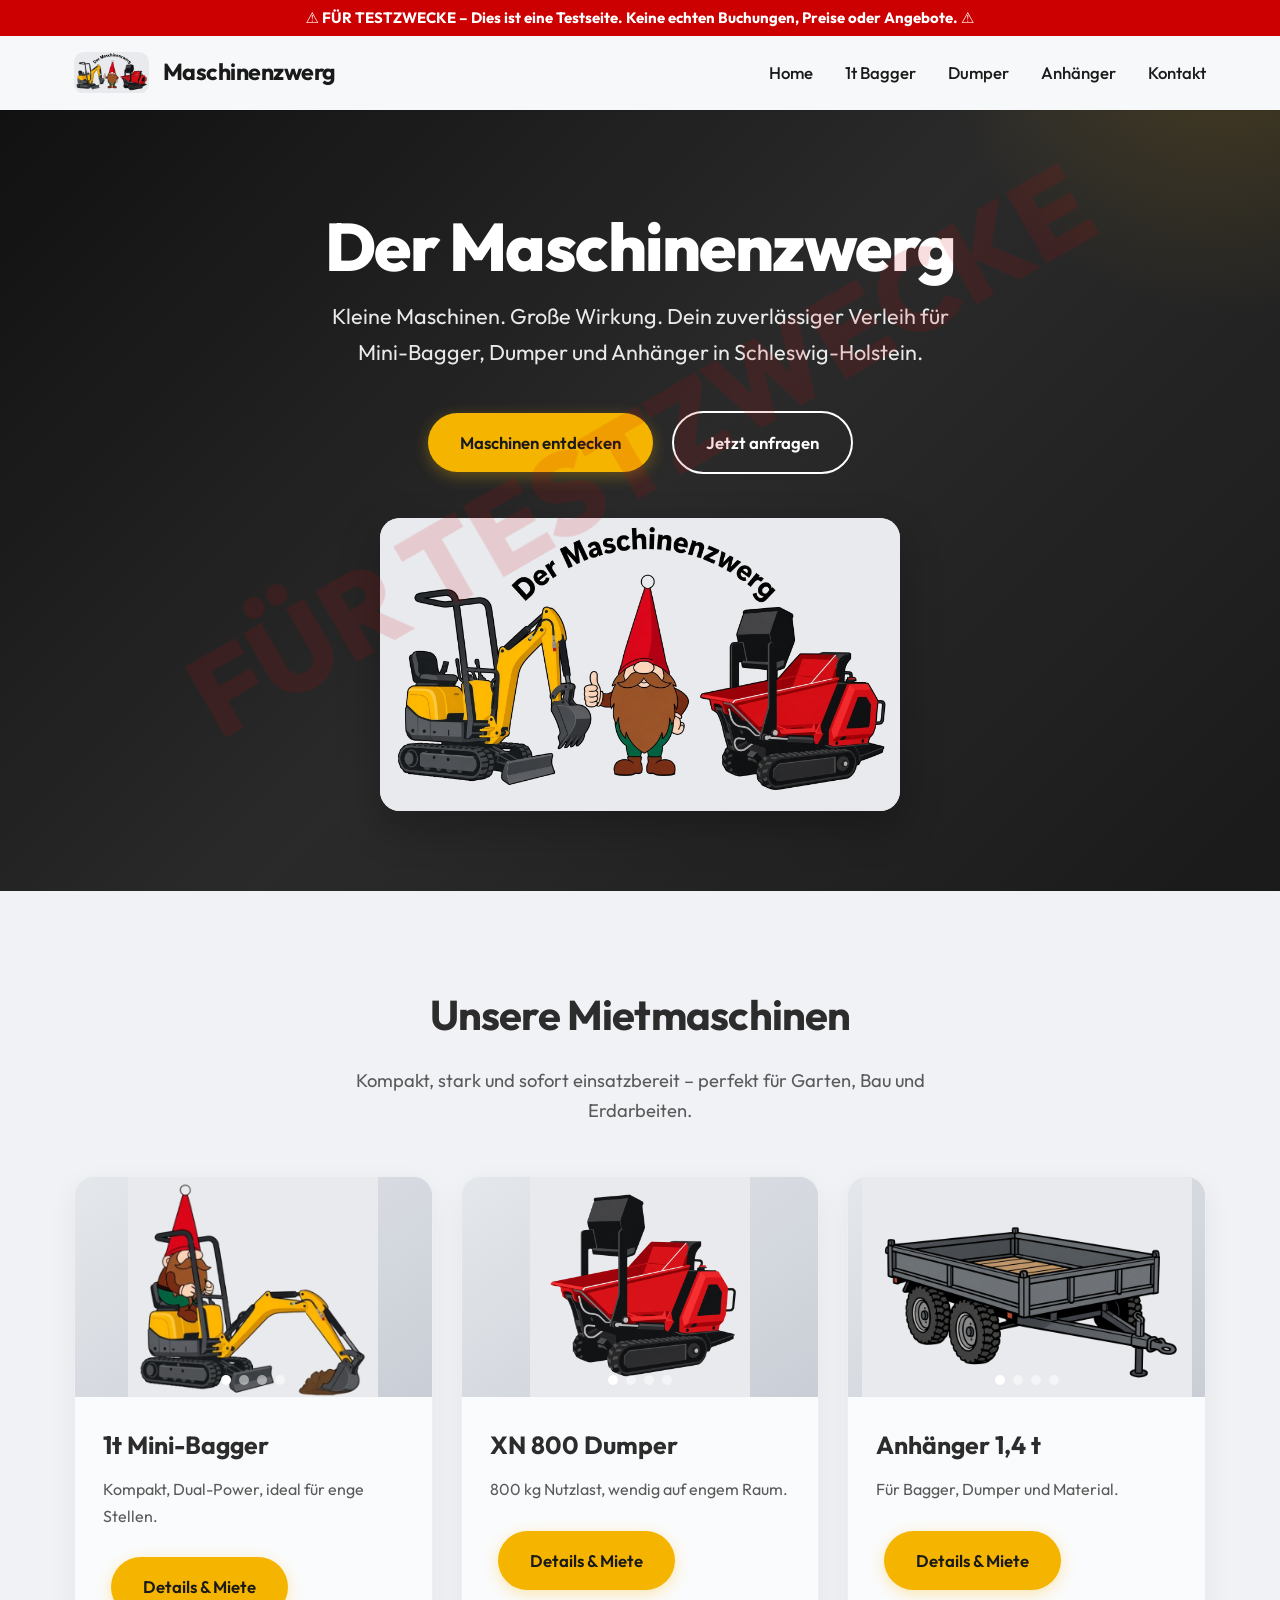
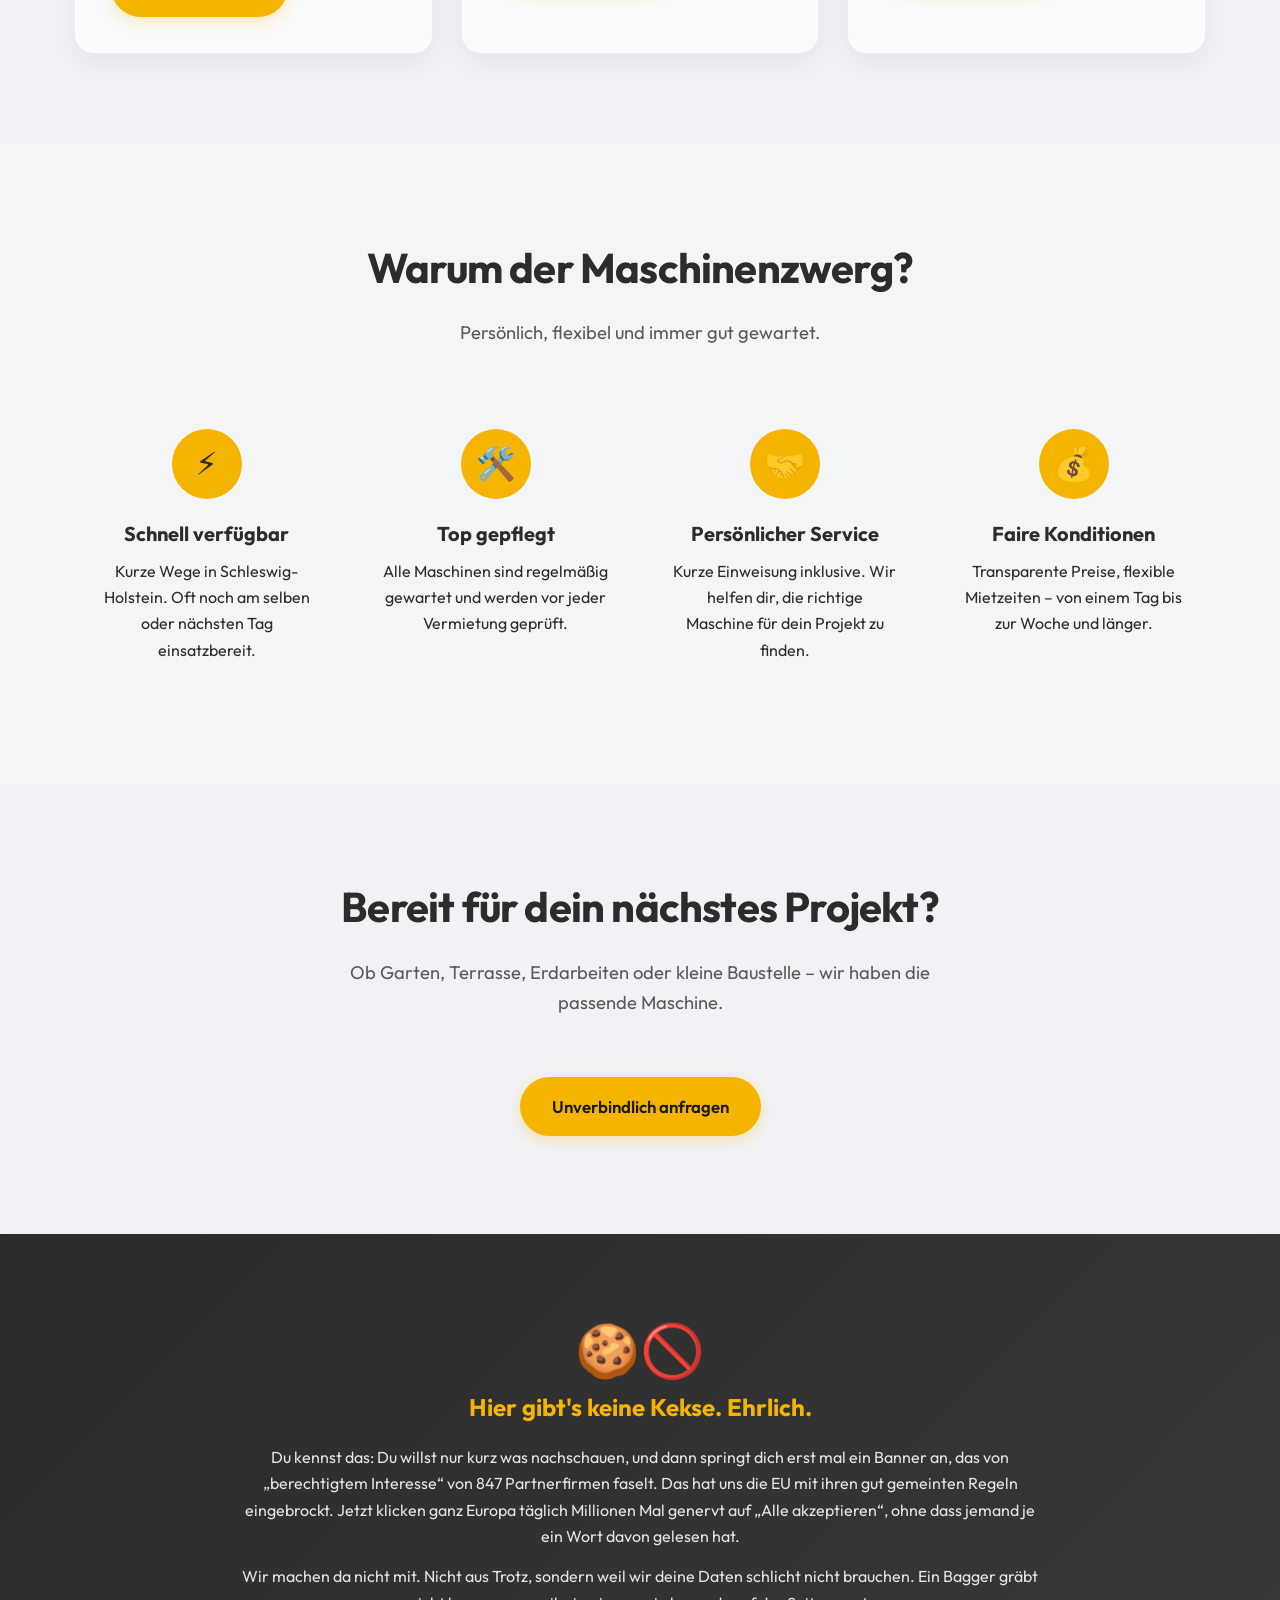
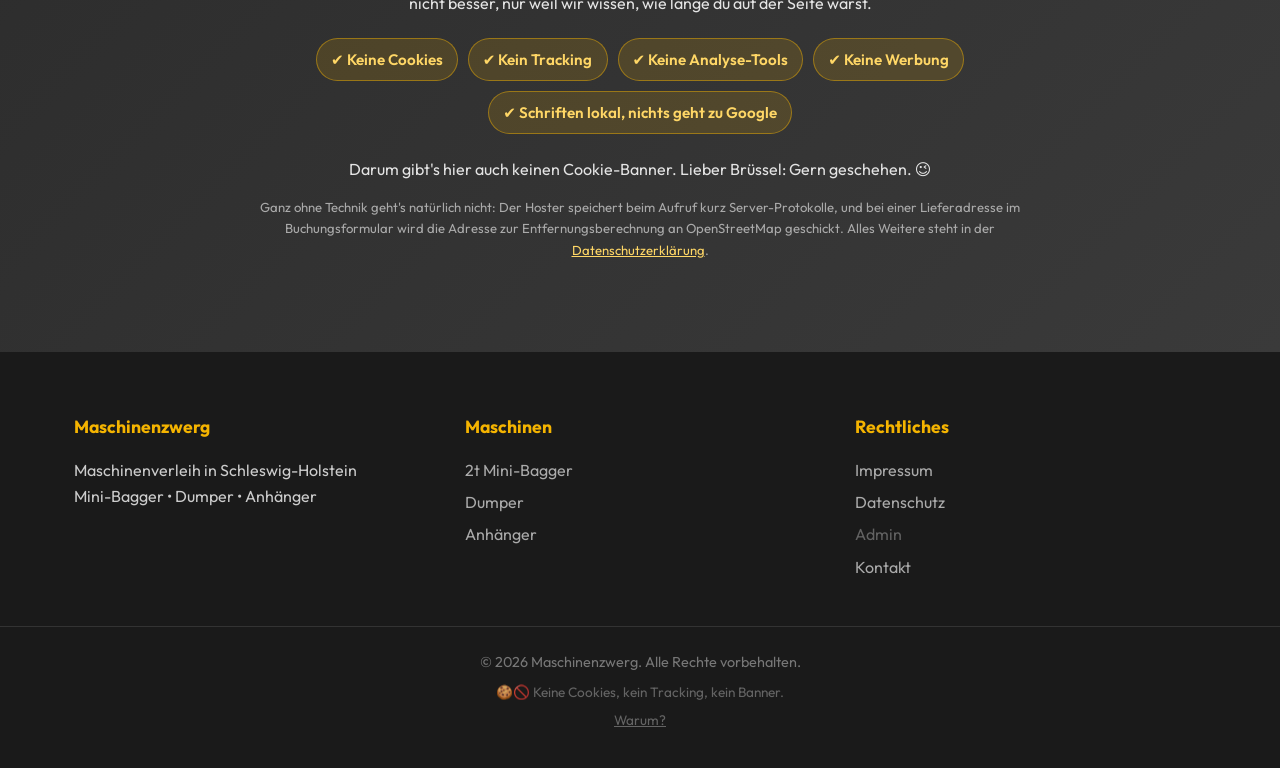
==== commit 21958772: "Keine Cookies: Hinweis, lokale Schrift, Datenschutz ergänzt" ====
--- a/index.html
+++ b/index.html
@@ -5,7 +5,7 @@
   <meta charset="UTF-8">
   <meta name="viewport" content="width=device-width, initial-scale=1.0">
   <title>[FÜR TESTZWECKE] Maschinenzwerg – Maschinenverleih in Schleswig-Holstein</title>
-  <link rel="stylesheet" href="style.css">
+  <link rel="stylesheet" href="style.css?v=20261020c">
 </head>
 <body>
 <div class="testbanner" role="alert">⚠ FÜR TESTZWECKE – Dies ist eine Testseite. Keine echten Buchungen, Preise oder Angebote. ⚠</div>
@@ -113,6 +113,24 @@
     </div>
   </section>
 
+  <section class="nocookie" id="keine-cookies">
+    <div class="container">
+      <div class="nc-icon">🍪🚫</div>
+      <h2>Hier gibt's keine Kekse. Ehrlich.</h2>
+      <p>Du kennst das: Du willst nur kurz was nachschauen, und dann springt dich erst mal ein Banner an, das von „berechtigtem Interesse“ von 847 Partnerfirmen faselt. Das hat uns die EU mit ihren gut gemeinten Regeln eingebrockt. Jetzt klicken ganz Europa täglich Millionen Mal genervt auf „Alle akzeptieren“, ohne dass jemand je ein Wort davon gelesen hat.</p>
+      <p>Wir machen da nicht mit. Nicht aus Trotz, sondern weil wir deine Daten schlicht nicht brauchen. Ein Bagger gräbt nicht besser, nur weil wir wissen, wie lange du auf der Seite warst.</p>
+      <div class="nc-list">
+        <span>✔ Keine Cookies</span>
+        <span>✔ Kein Tracking</span>
+        <span>✔ Keine Analyse-Tools</span>
+        <span>✔ Keine Werbung</span>
+        <span>✔ Schriften lokal, nichts geht zu Google</span>
+      </div>
+      <p>Darum gibt's hier auch keinen Cookie-Banner. Lieber Brüssel: Gern geschehen. 😉</p>
+      <small>Ganz ohne Technik geht's natürlich nicht: Der Hoster speichert beim Aufruf kurz Server-Protokolle, und bei einer Lieferadresse im Buchungsformular wird die Adresse zur Entfernungsberechnung an OpenStreetMap geschickt. Alles Weitere steht in der <a href="datenschutz.html" style="color:#ffd766">Datenschutzerklärung</a>.</small>
+    </div>
+  </section>
+
   <footer>
     <div class="container">
       <div>
@@ -135,10 +153,11 @@
     </div>
     <div class="copyright">
       <p>&copy; 2026 Maschinenzwerg. Alle Rechte vorbehalten.</p>
+      <p class="nc-foot">🍪🚫 Keine Cookies, kein Tracking, kein Banner. <a href="index.html#keine-cookies" style="color:inherit;text-decoration:underline">Warum?</a></p>
     </div>
   </footer>
 
-  <script src="slider.js"></script>
+  <script src="slider.js?v=20261020c"></script>
   <script>
     function toggleMenu() {
       document.getElementById('nav-menu').classList.toggle('active');
--- a/style.css
+++ b/style.css
@@ -1,5 +1,11 @@
 /* Maschinenzwerg – Modern & Friendly Design */
-@import url('https://fonts.googleapis.com/css2?family=Outfit:wght@300;400;500;600;700;800&display=swap');
+/* Schrift lokal eingebunden – keine Verbindung zu Google */
+@font-face{font-family:'Outfit';font-style:normal;font-weight:300;font-display:swap;src:url('fonts/outfit-300.woff2') format('woff2');}
+@font-face{font-family:'Outfit';font-style:normal;font-weight:400;font-display:swap;src:url('fonts/outfit-400.woff2') format('woff2');}
+@font-face{font-family:'Outfit';font-style:normal;font-weight:500;font-display:swap;src:url('fonts/outfit-500.woff2') format('woff2');}
+@font-face{font-family:'Outfit';font-style:normal;font-weight:600;font-display:swap;src:url('fonts/outfit-600.woff2') format('woff2');}
+@font-face{font-family:'Outfit';font-style:normal;font-weight:700;font-display:swap;src:url('fonts/outfit-700.woff2') format('woff2');}
+@font-face{font-family:'Outfit';font-style:normal;font-weight:800;font-display:swap;src:url('fonts/outfit-800.woff2') format('woff2');}
 
 :root {
   --yellow: #F5B400;
@@ -604,3 +610,14 @@
 /* Testhinweis */
 .testbanner{position:sticky;top:0;z-index:10000;background:#c00;color:#fff;font-weight:bold;text-align:center;padding:8px 12px;font-size:15px;line-height:1.3}
 .testwatermark{position:fixed;top:50%;left:50%;transform:translate(-50%,-50%) rotate(-30deg);font-size:9vw;font-weight:900;color:rgba(200,0,0,.13);pointer-events:none;z-index:9999;white-space:nowrap}
+
+/* Keine-Cookies-Box */
+.nocookie{background:linear-gradient(135deg,#2b2b2b,#3a3a3a);color:#f3f3f3}
+.nocookie .container{max-width:860px;text-align:center}
+.nocookie .nc-icon{font-size:52px;line-height:1;margin-bottom:12px}
+.nocookie h2{color:var(--yellow);margin-bottom:16px}
+.nocookie p{margin:0 auto 14px;line-height:1.65;color:#e4e4e4}
+.nocookie .nc-list{display:flex;flex-wrap:wrap;justify-content:center;gap:10px;margin:22px 0}
+.nocookie .nc-list span{background:rgba(245,180,0,.15);border:1px solid rgba(245,180,0,.45);color:#ffd766;padding:8px 14px;border-radius:999px;font-weight:600;font-size:.95rem}
+.nocookie small{display:block;color:#aaa;font-size:.82rem;margin-top:14px}
+.nc-foot{font-size:.85rem;opacity:.8;margin-top:6px}
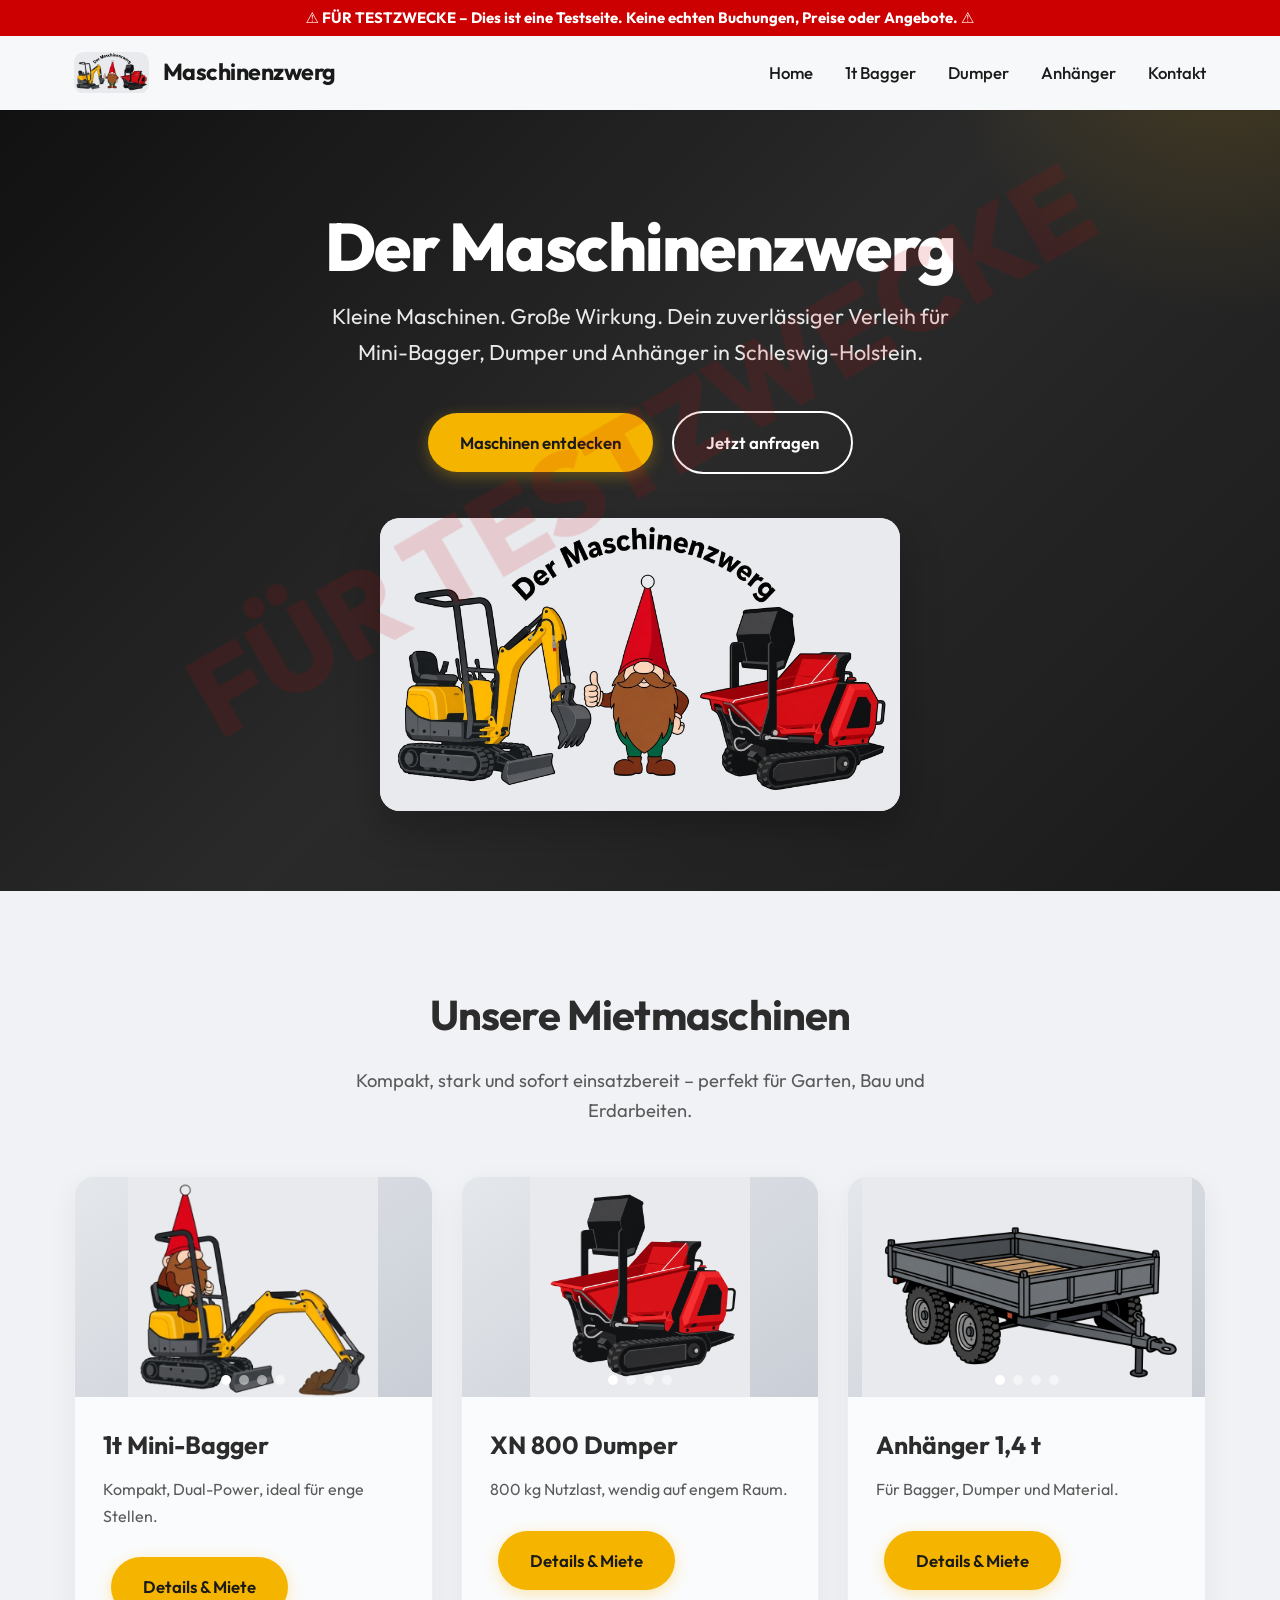
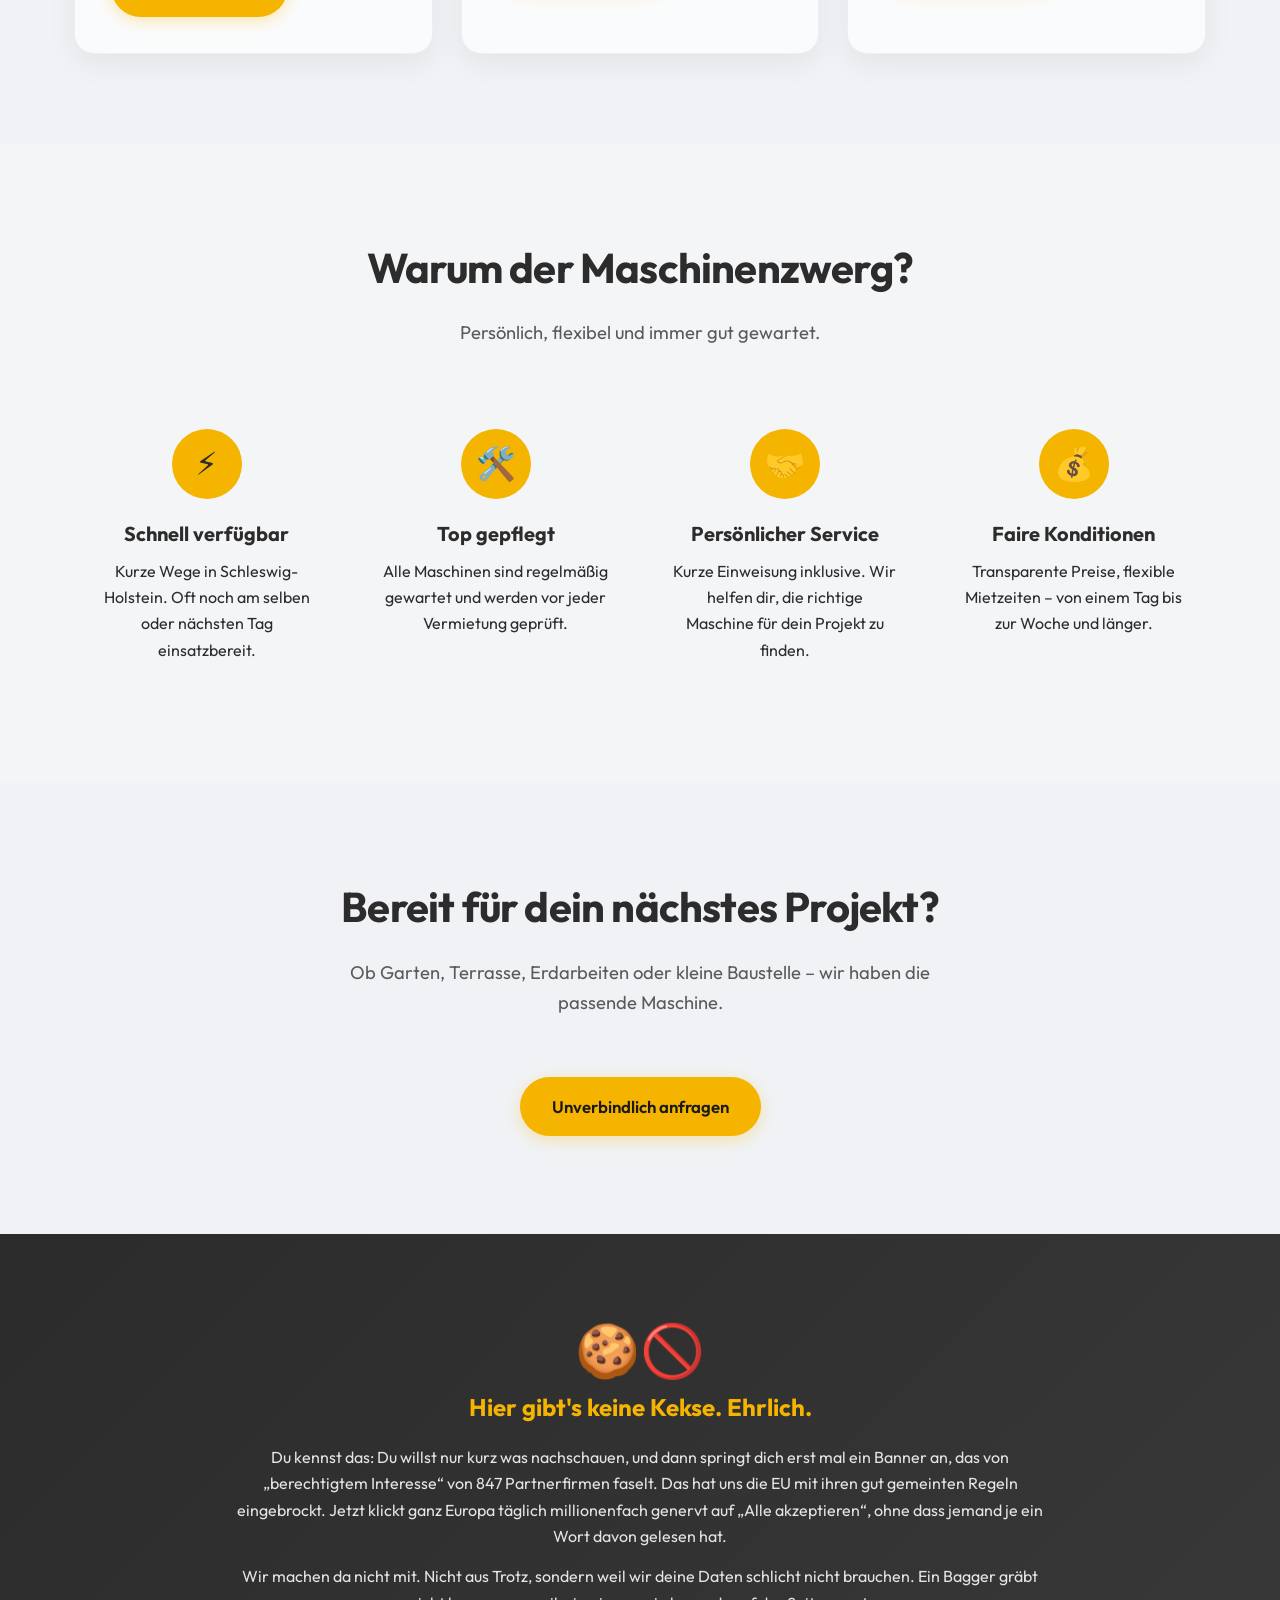
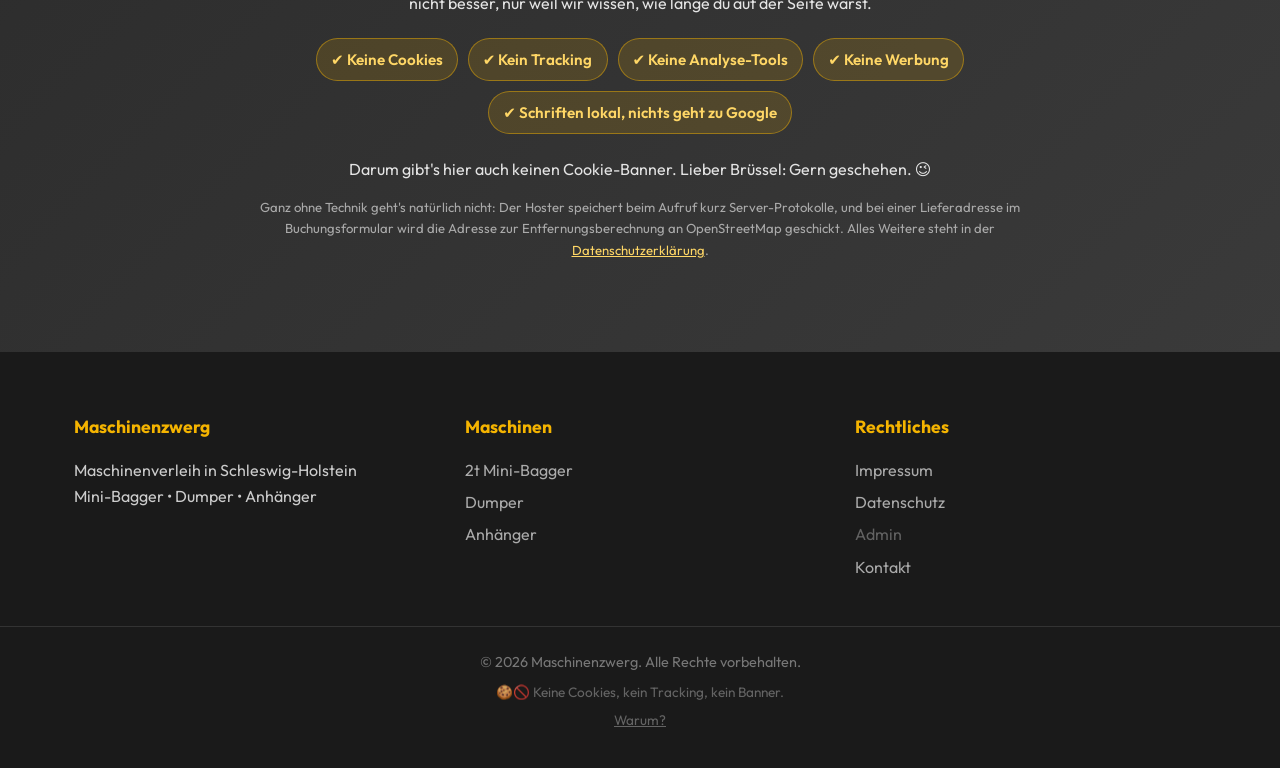
==== commit bd4f7b23: "Tippfehler im Keine-Cookies-Text" ====
--- a/index.html
+++ b/index.html
@@ -117,7 +117,7 @@
     <div class="container">
       <div class="nc-icon">🍪🚫</div>
       <h2>Hier gibt's keine Kekse. Ehrlich.</h2>
-      <p>Du kennst das: Du willst nur kurz was nachschauen, und dann springt dich erst mal ein Banner an, das von „berechtigtem Interesse“ von 847 Partnerfirmen faselt. Das hat uns die EU mit ihren gut gemeinten Regeln eingebrockt. Jetzt klicken ganz Europa täglich Millionen Mal genervt auf „Alle akzeptieren“, ohne dass jemand je ein Wort davon gelesen hat.</p>
+      <p>Du kennst das: Du willst nur kurz was nachschauen, und dann springt dich erst mal ein Banner an, das von „berechtigtem Interesse“ von 847 Partnerfirmen faselt. Das hat uns die EU mit ihren gut gemeinten Regeln eingebrockt. Jetzt klickt ganz Europa täglich millionenfach genervt auf „Alle akzeptieren“, ohne dass jemand je ein Wort davon gelesen hat.</p>
       <p>Wir machen da nicht mit. Nicht aus Trotz, sondern weil wir deine Daten schlicht nicht brauchen. Ein Bagger gräbt nicht besser, nur weil wir wissen, wie lange du auf der Seite warst.</p>
       <div class="nc-list">
         <span>✔ Keine Cookies</span>
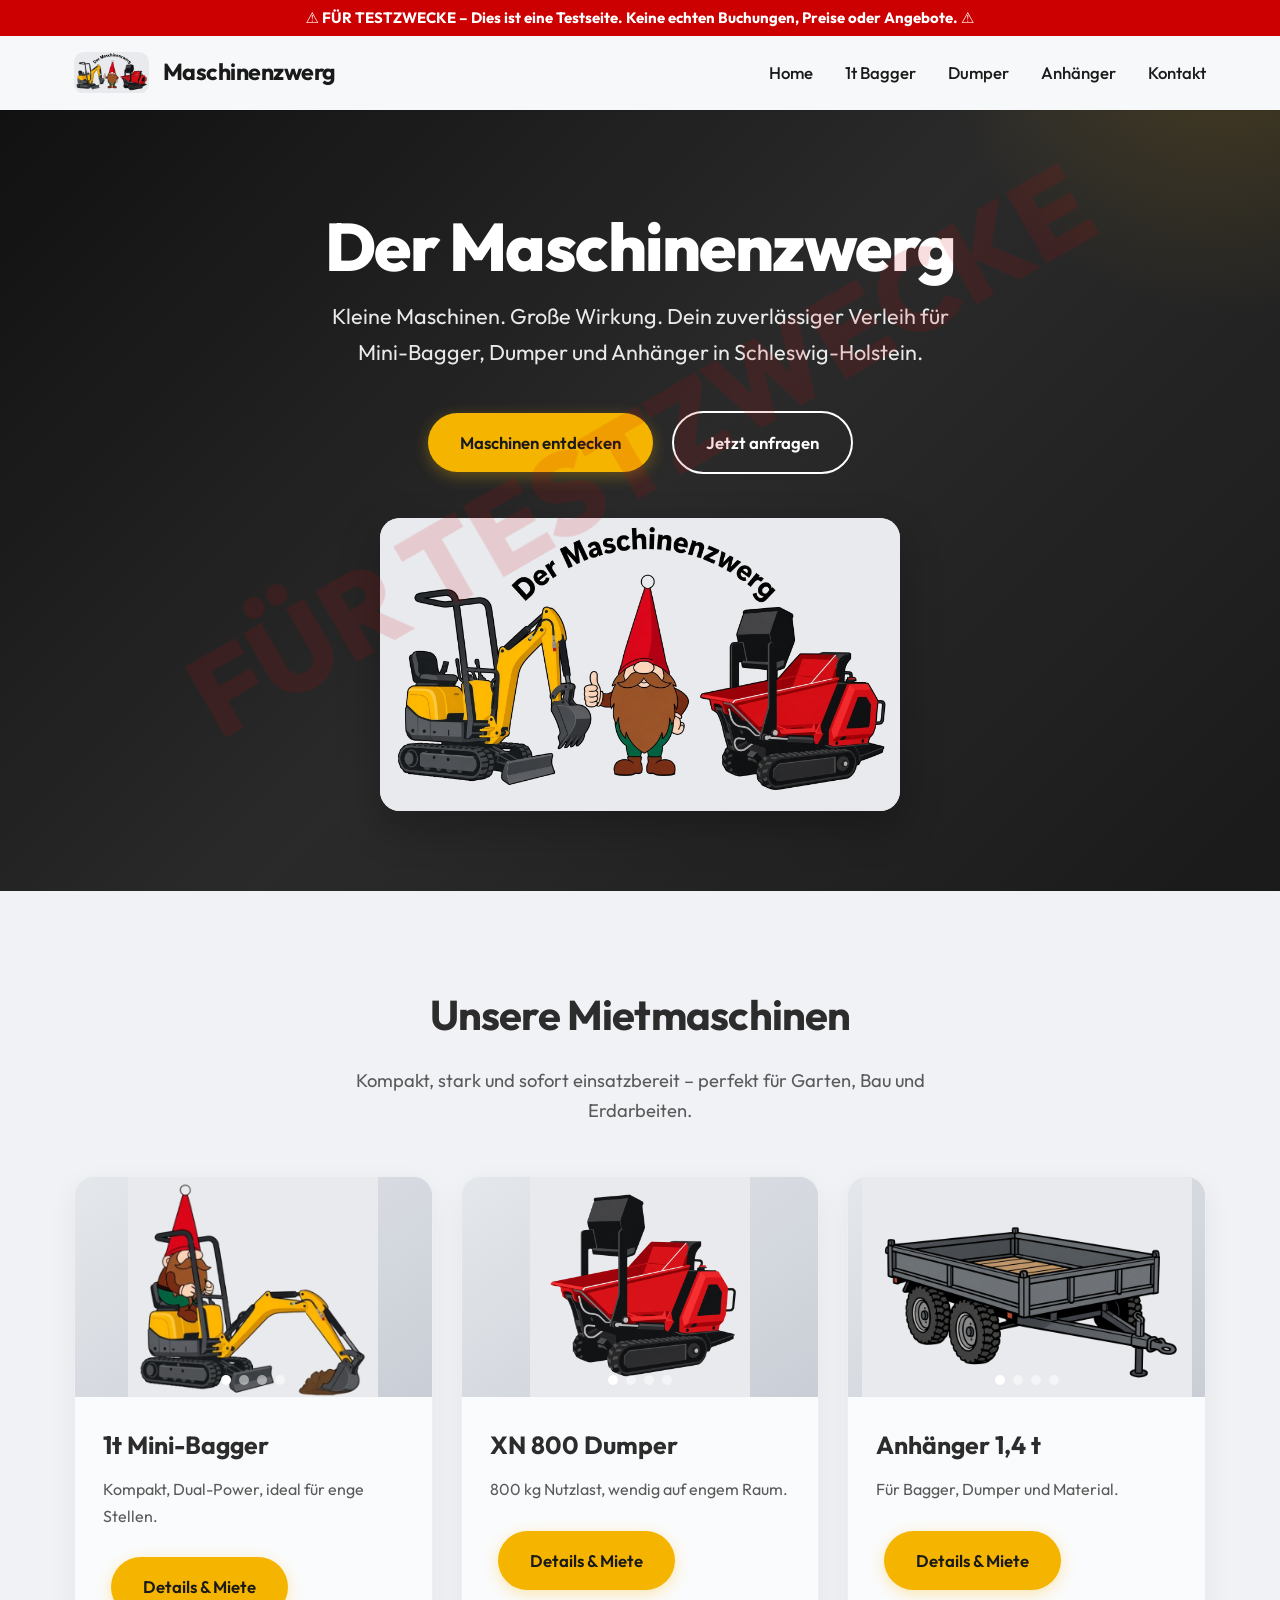
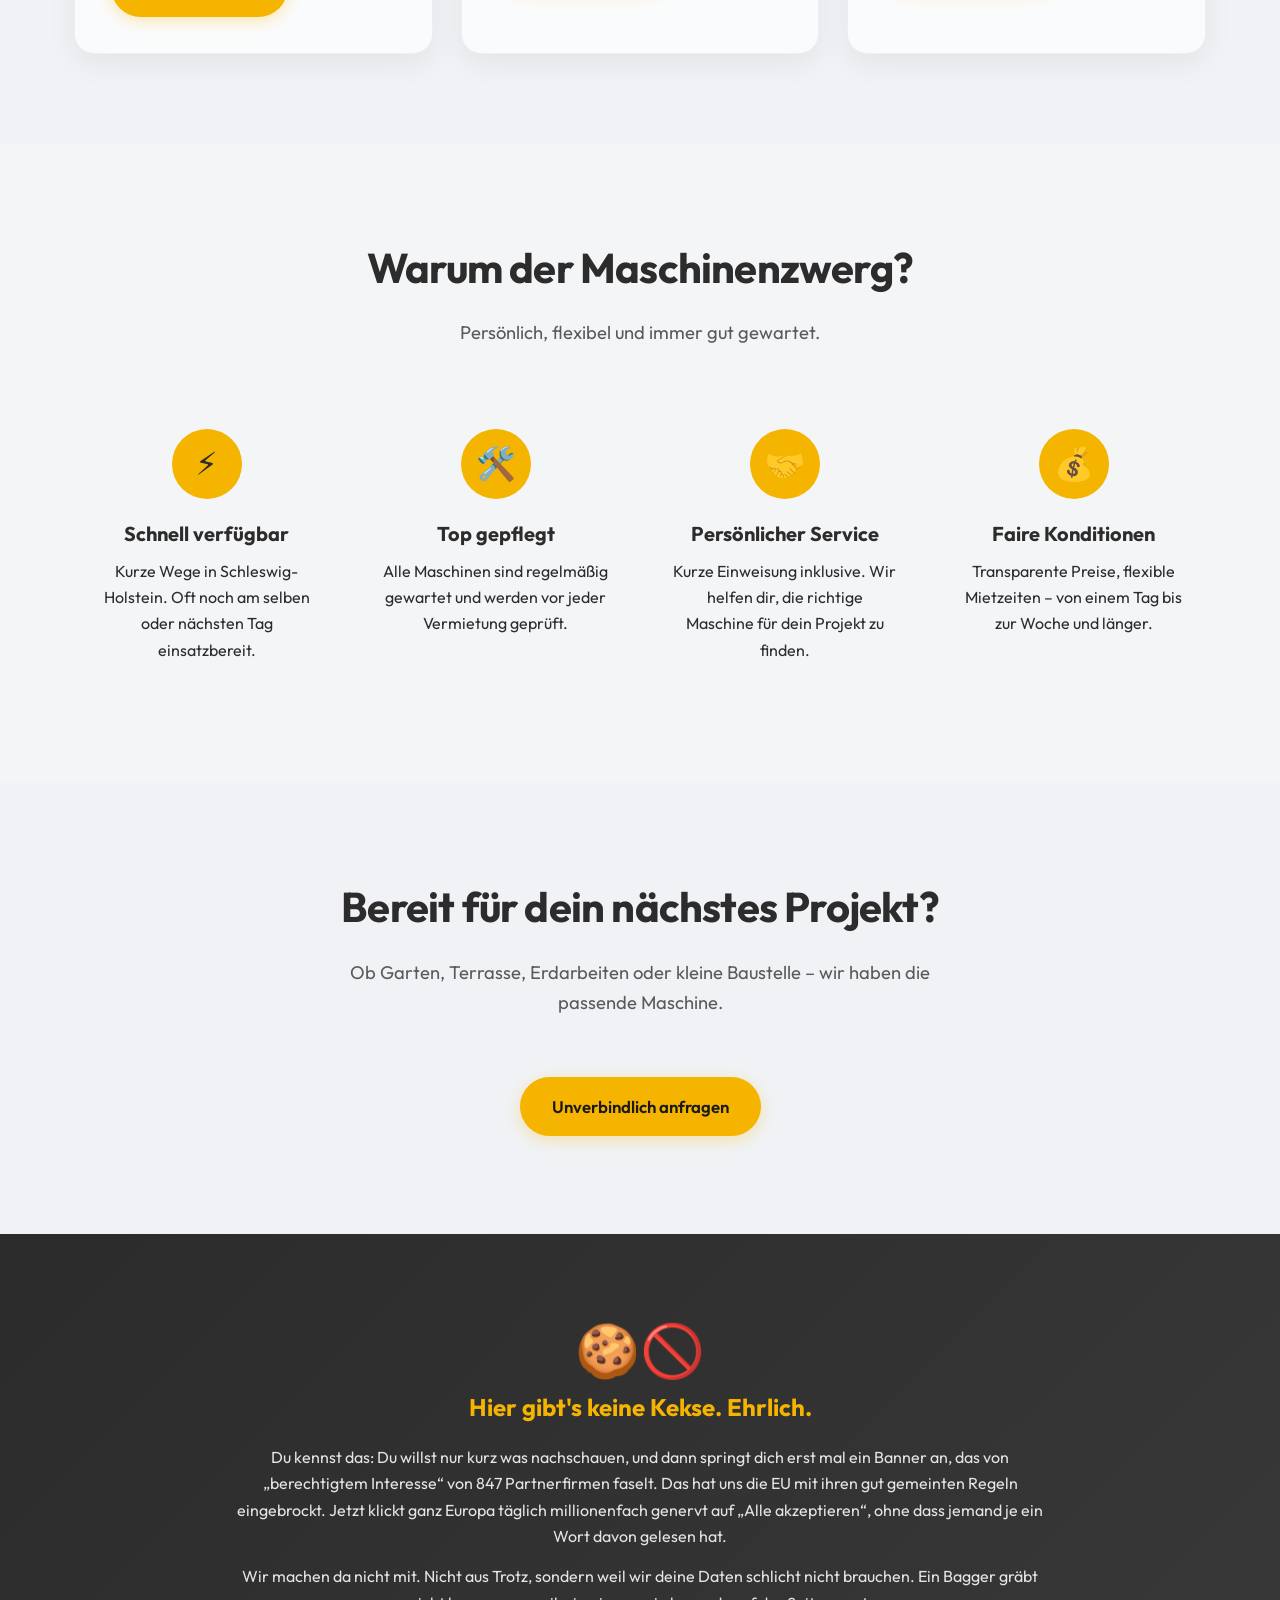
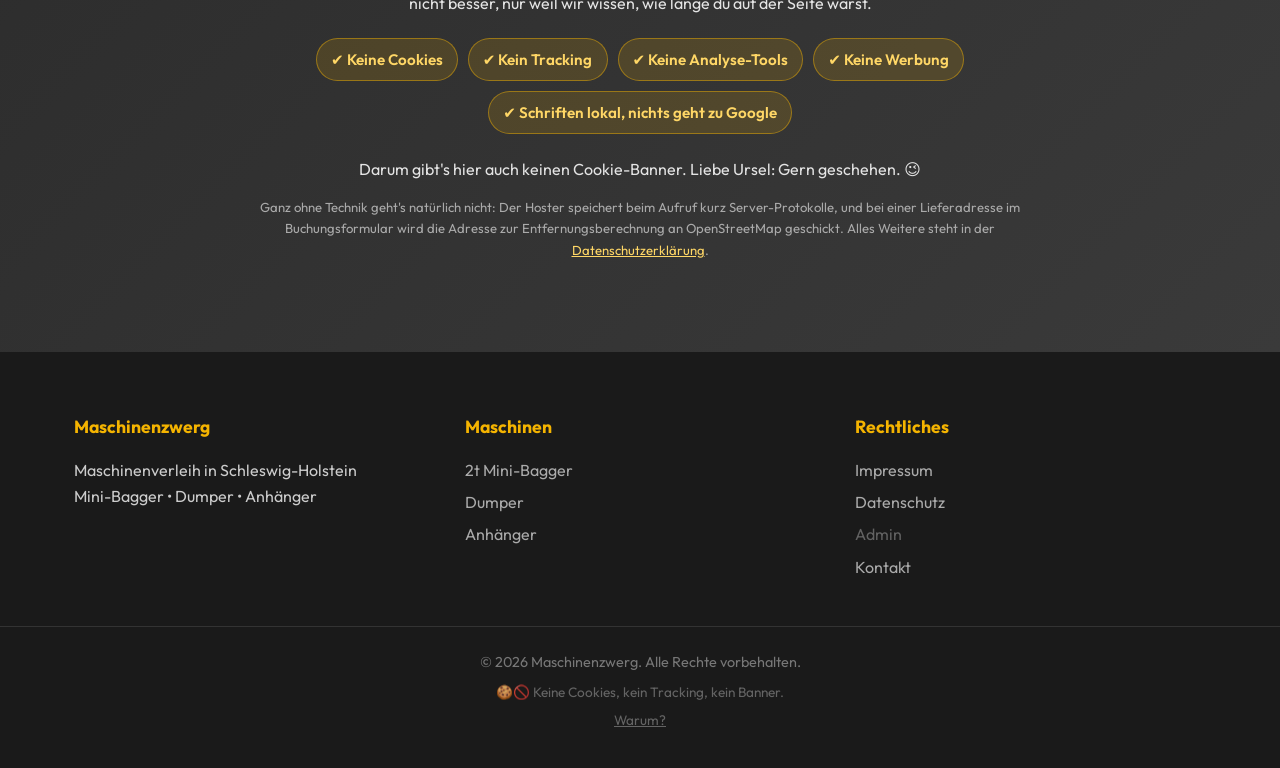
==== commit 0e644b39: "Liebe Ursel" ====
--- a/index.html
+++ b/index.html
@@ -126,7 +126,7 @@
         <span>✔ Keine Werbung</span>
         <span>✔ Schriften lokal, nichts geht zu Google</span>
       </div>
-      <p>Darum gibt's hier auch keinen Cookie-Banner. Lieber Brüssel: Gern geschehen. 😉</p>
+      <p>Darum gibt's hier auch keinen Cookie-Banner. Liebe Ursel: Gern geschehen. 😉</p>
       <small>Ganz ohne Technik geht's natürlich nicht: Der Hoster speichert beim Aufruf kurz Server-Protokolle, und bei einer Lieferadresse im Buchungsformular wird die Adresse zur Entfernungsberechnung an OpenStreetMap geschickt. Alles Weitere steht in der <a href="datenschutz.html" style="color:#ffd766">Datenschutzerklärung</a>.</small>
     </div>
   </section>
